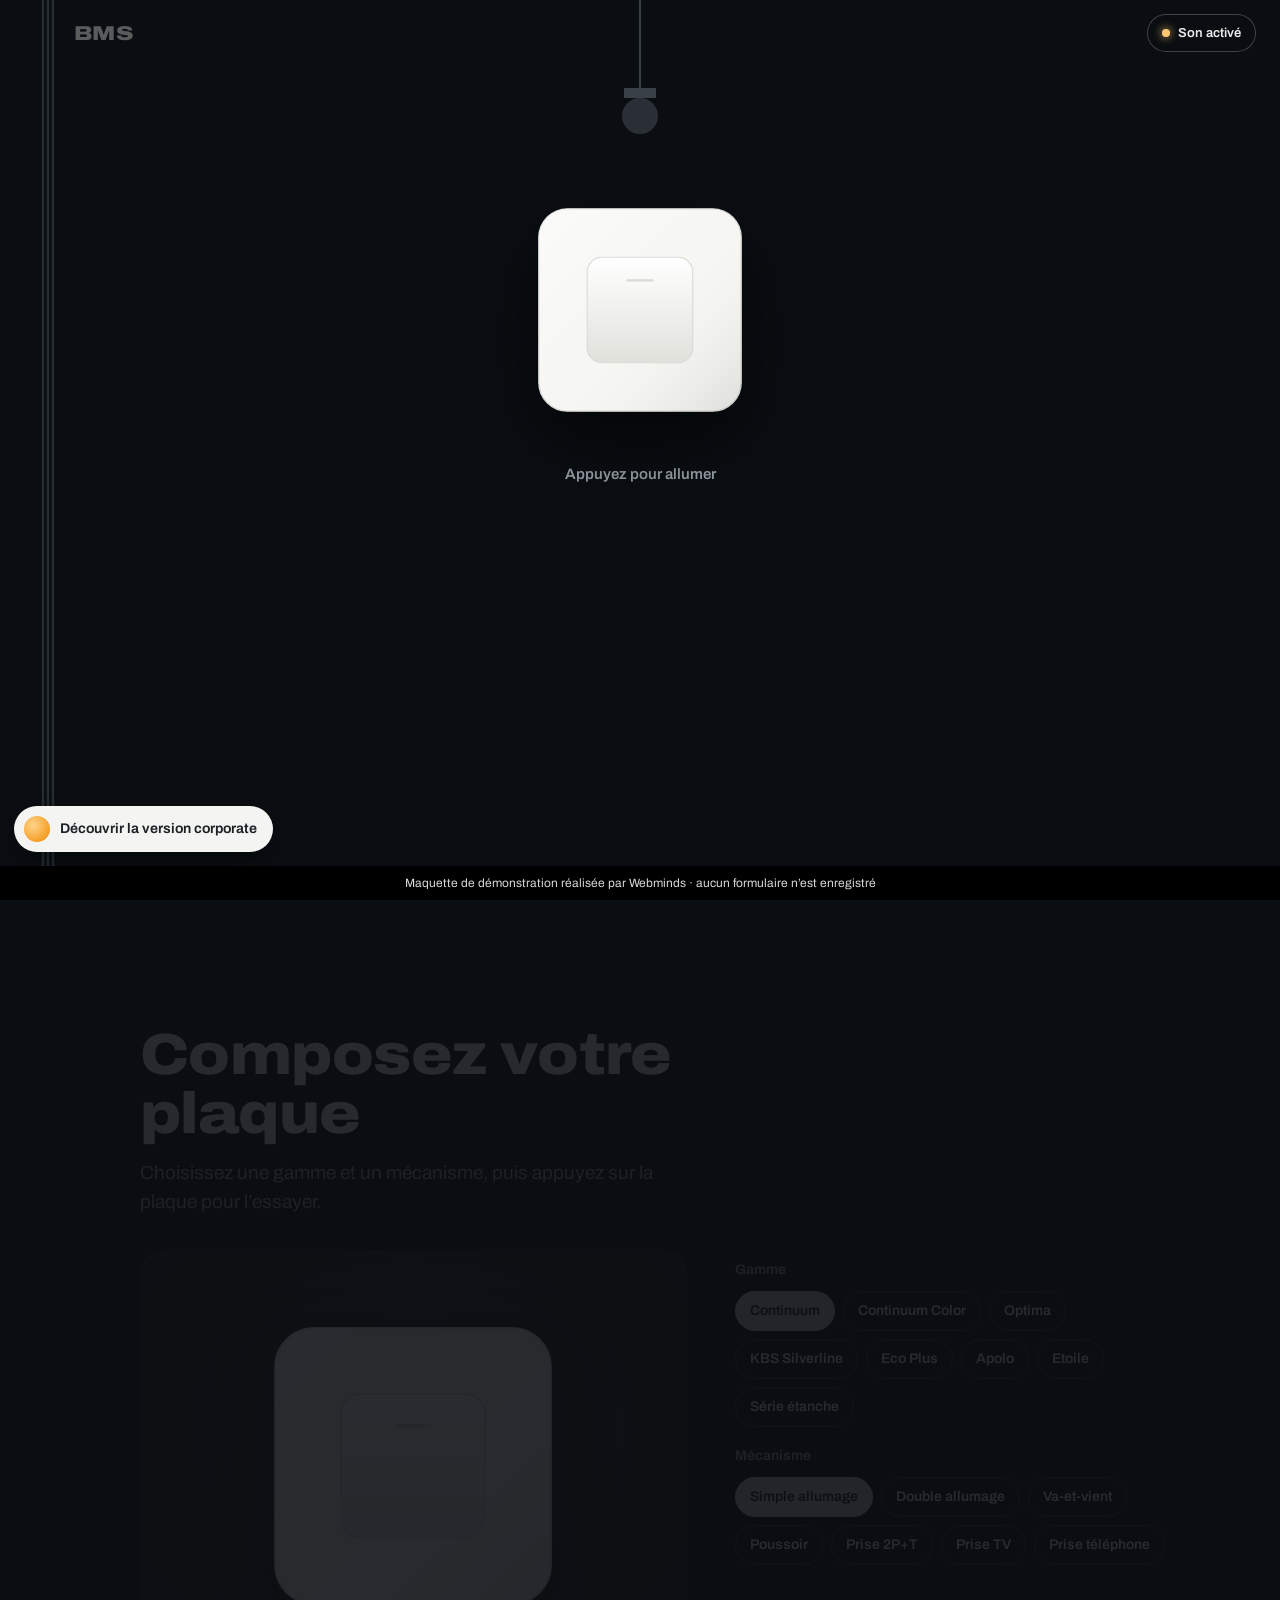
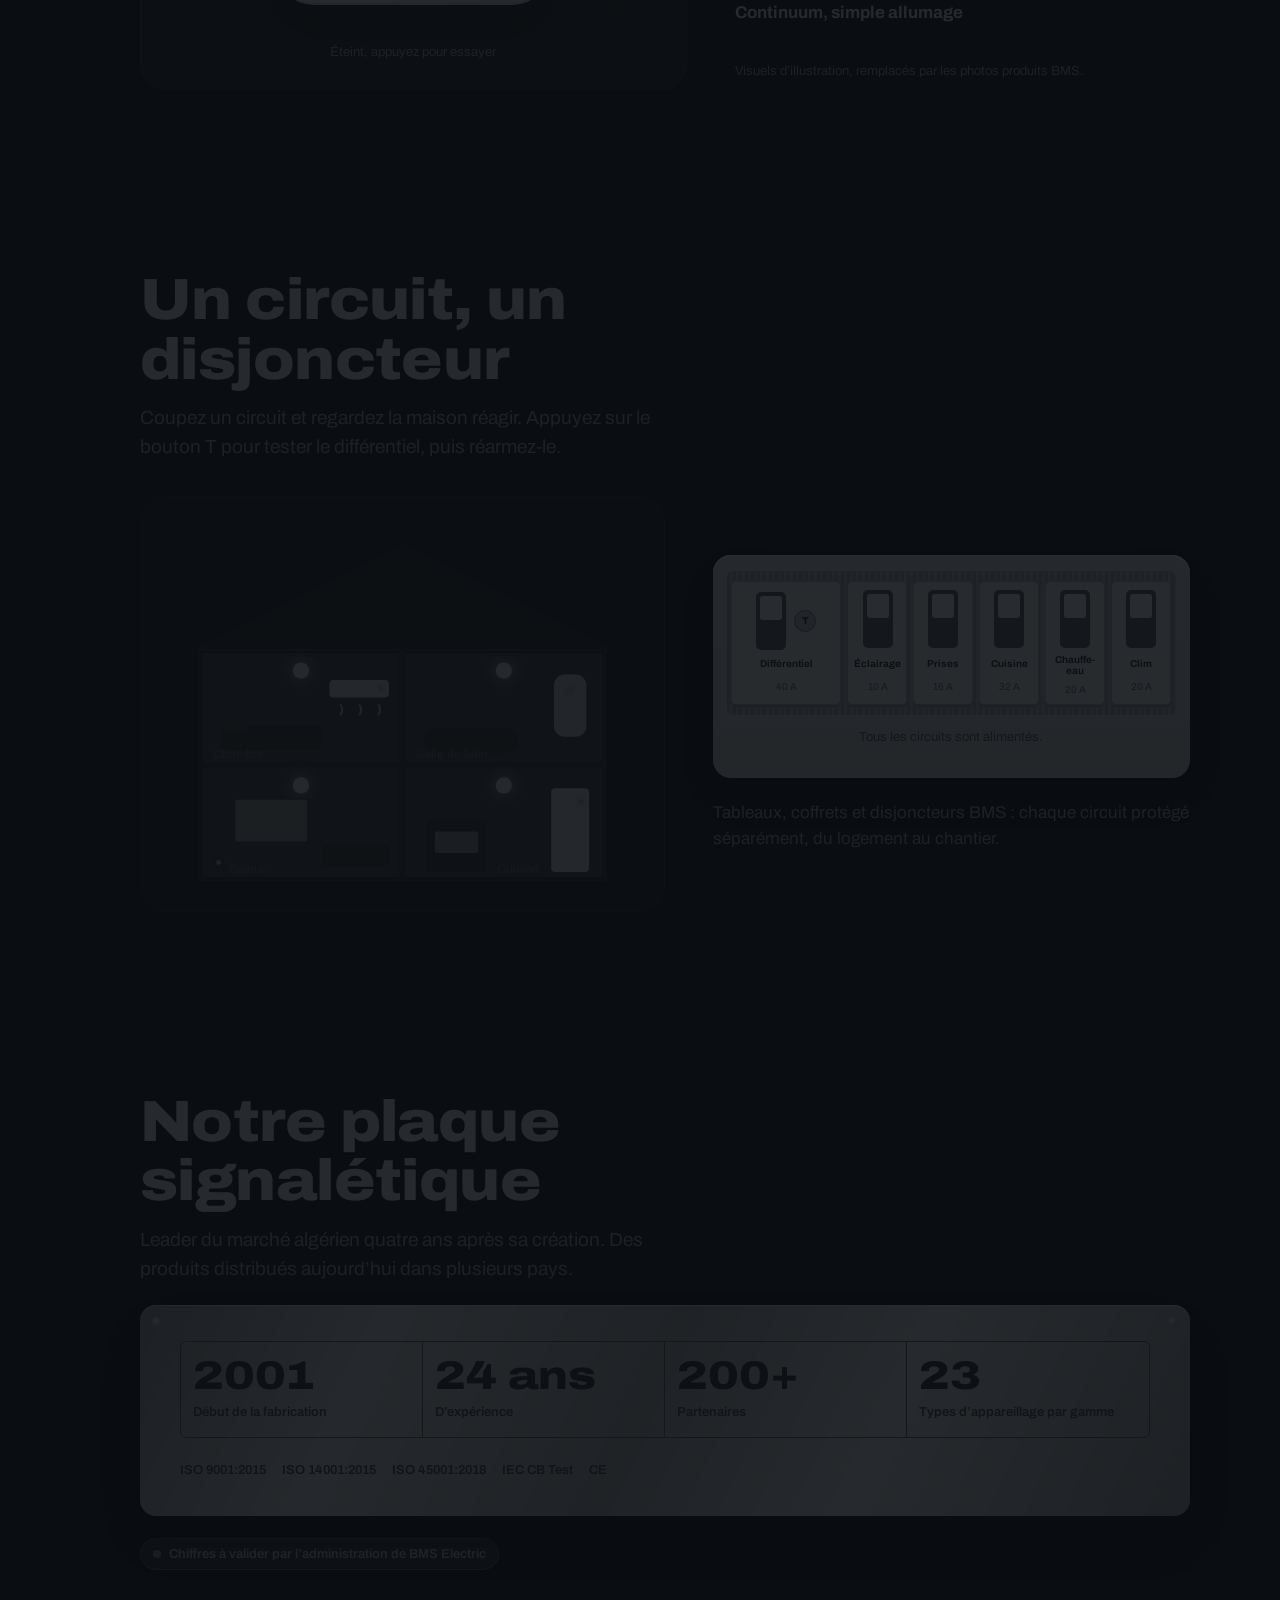
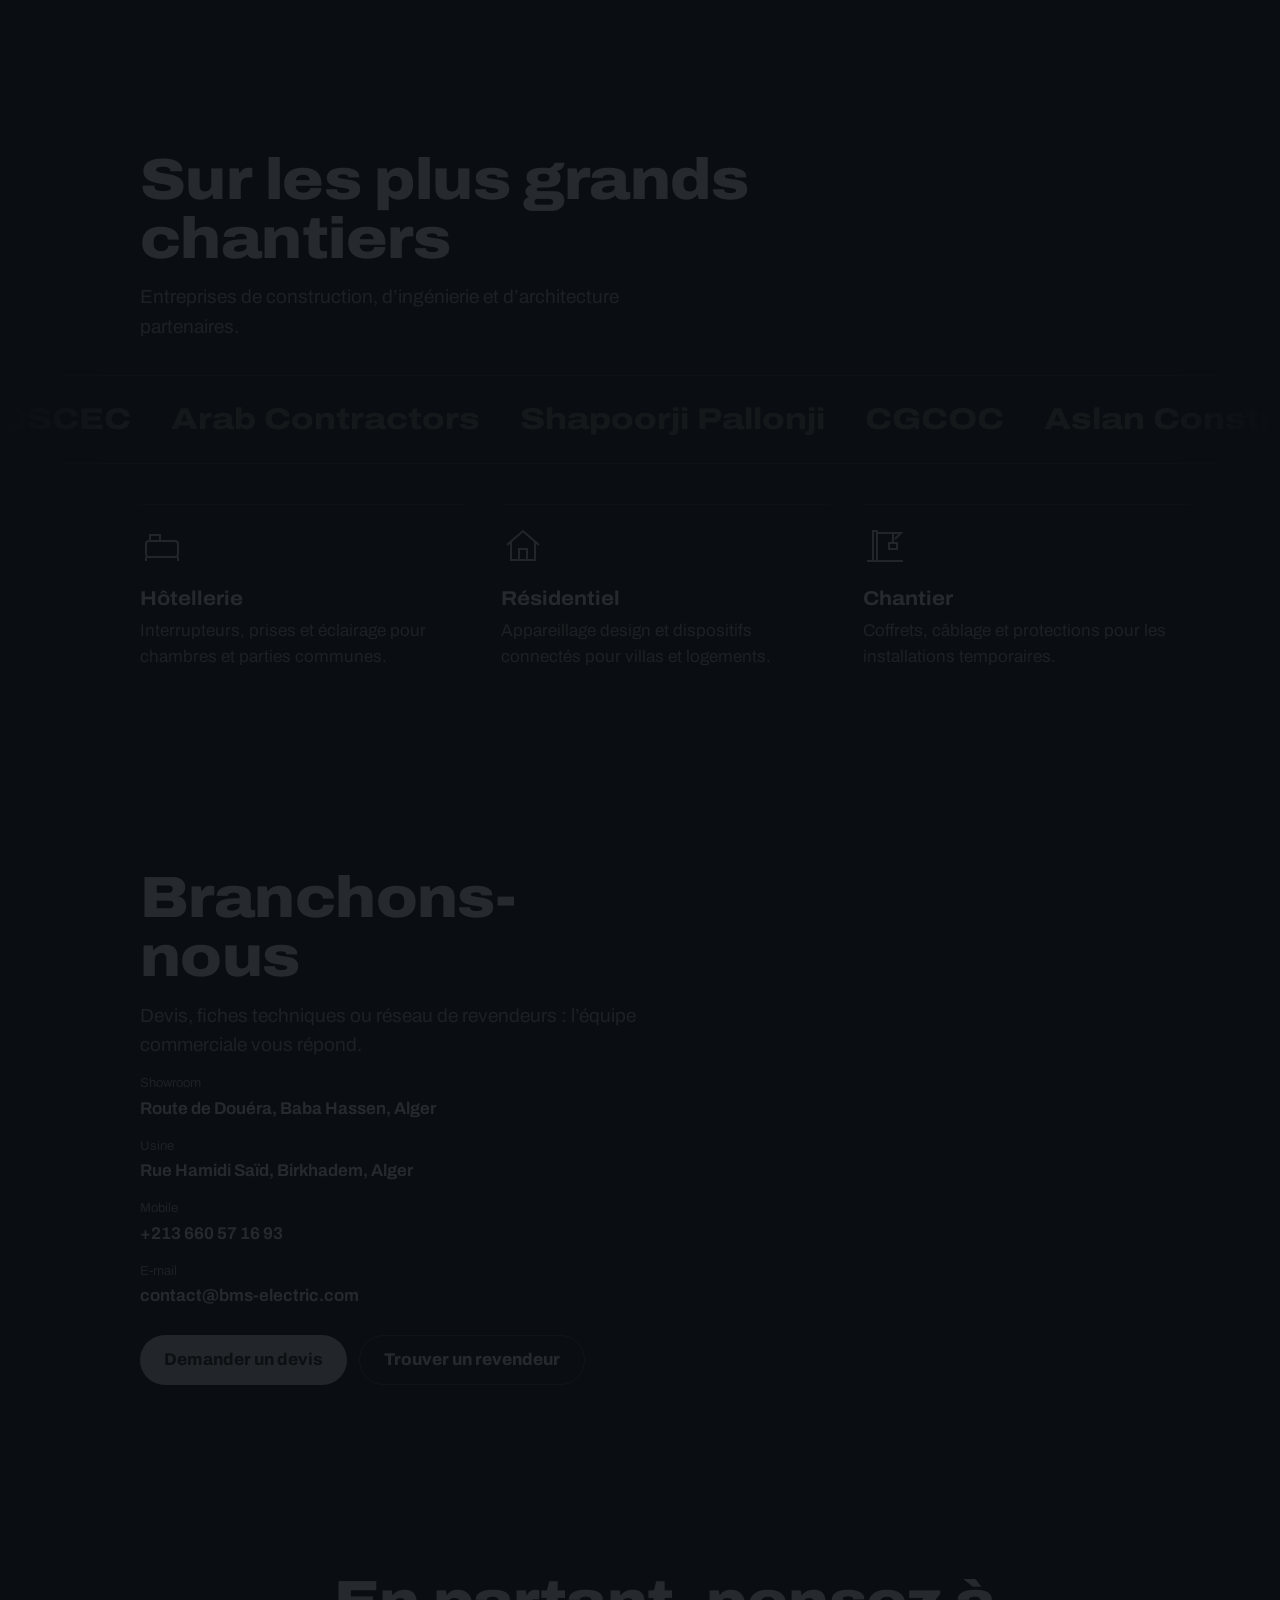
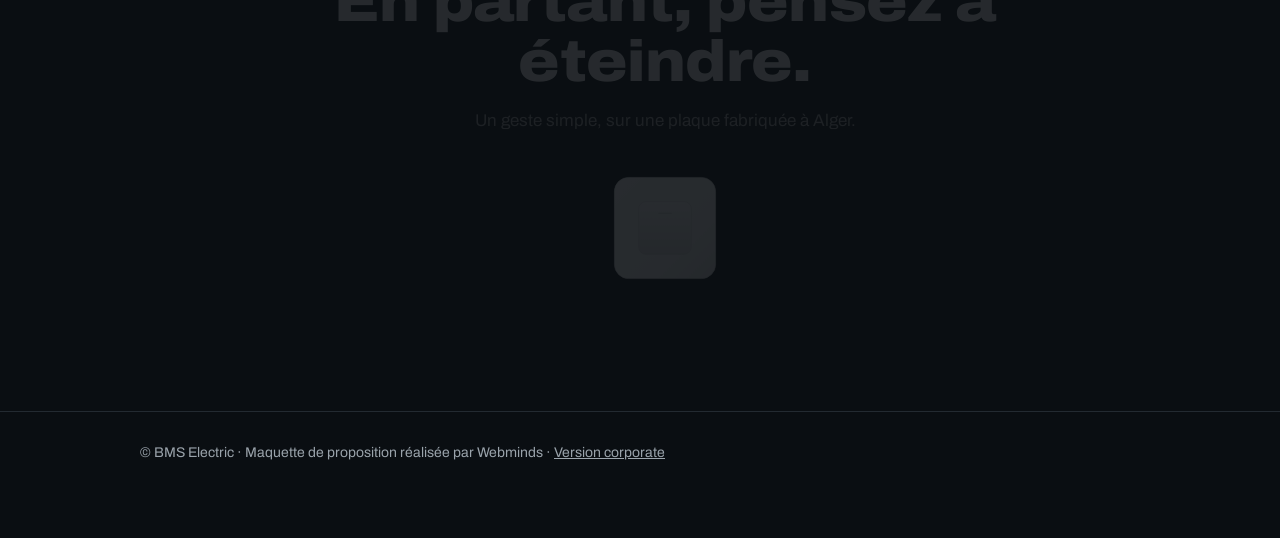
==== courant/index.html @ ef1cf8ba "Maquette BMS Electric : version corporate (accueil, gammes, Optima, revendeurs, contact) et version " ====
<!doctype html>
<html lang="fr">
<head>
<meta charset="utf-8">
<meta name="viewport" content="width=device-width, initial-scale=1, viewport-fit=cover">
<meta name="robots" content="noindex, nofollow">
<meta name="theme-color" content="#0A0E12">
<title>BMS Electric, allumez</title>
<link rel="preload" href="../assets/fonts/archivo-wdth.woff2" as="font" type="font/woff2" crossorigin>
<link rel="stylesheet" href="../assets/css/courant.css">
<link rel="icon" href="data:image/svg+xml,<svg xmlns='http://www.w3.org/2000/svg' viewBox='0 0 100 100'><rect x='10' y='10' width='80' height='80' rx='18' fill='%230A0E12'/><rect x='34' y='30' width='32' height='40' rx='5' fill='%23FFC872'/></svg>">
</head>
<body>

<div class="bar">
  <a class="brand" href="#top">BMS</a>
  <button class="son" aria-pressed="true" title="Activer ou couper le son"><i></i><span>Son activé</span></button>
</div>

<div class="cable" aria-hidden="true">
  <svg viewBox="0 0 16 1000" preserveAspectRatio="none">
    <line class="gaine" x1="3" y1="0" x2="3" y2="1000" stroke-width="2.4" vector-effect="non-scaling-stroke"/>
    <line class="gaine" x1="8" y1="0" x2="8" y2="1000" stroke-width="2.4" vector-effect="non-scaling-stroke"/>
    <line class="gaine" x1="13" y1="0" x2="13" y2="1000" stroke-width="2.4" vector-effect="non-scaling-stroke"/>
    <line class="flow" x1="3" y1="0" x2="3" y2="1000" stroke="#A65A2E" stroke-width="2.4" stroke-dasharray="1000" stroke-dashoffset="1000"/>
    <line class="flow" x1="8" y1="0" x2="8" y2="1000" stroke="#3471BD" stroke-width="2.4" stroke-dasharray="1000" stroke-dashoffset="1000"/>
    <line class="flow" x1="13" y1="0" x2="13" y2="1000" stroke="#3E9442" stroke-width="2.4" stroke-dasharray="1000" stroke-dashoffset="1000"/>
  </svg>
  <div class="electron-dot" style="position:absolute;left:0;width:16px;height:16px;margin-top:-8px;top:0;border-radius:50%;background:radial-gradient(circle,#fff 0 20%,#FFC872 45%,rgba(255,200,114,0) 72%);opacity:0;transition:opacity .4s"></div>
</div>

<main id="top">
<section class="scene">
  <div class="halo"></div>
  <svg class="lampe" viewBox="0 0 120 150" aria-hidden="true">
    <line class="fil-l" x1="60" y1="0" x2="60" y2="88" stroke-width="2"/>
    <path d="M44 88 h32 v10 h-32z" fill="#3A4047"/>
    <circle class="bulbe" cx="60" cy="116" r="18"/>
  </svg>
  <div class="scene-inner">
    <button class="big-switch" aria-pressed="false" aria-label="Allumer la lumière"></button>
    <p class="cue" aria-live="polite">Appuyez pour allumer</p>
    <h1 class="titre" aria-live="polite"></h1>
    <p class="sous">BMS Electric, fabricant algérien d’interrupteurs, de prises, de disjoncteurs et d’éclairage LED. Usine à Birkhadem, Alger.</p>
    <p class="scroll-cue">Suivez le fil</p>
  </div>
</section>

<section class="zone" id="composer">
  <div class="wrap">
    <div class="tete">
      <h2>Composez votre plaque</h2>
      <p class="lead">Choisissez une gamme et un mécanisme, puis appuyez sur la plaque pour l’essayer.</p>
    </div>
    <div class="composer">
      <div class="atelier" role="button" tabindex="0" aria-label="Essayer la plaque">
        <div class="lueur"></div>
        <div class="vue"></div>
        <p class="etat">Éteint</p>
      </div>
      <div class="reglages">
        <div><h3>Gamme</h3><div class="chips" data-group="gamme"></div></div>
        <div><h3>Mécanisme</h3><div class="chips" data-group="mech"></div></div>
        <div class="couleurs" hidden><h3>Couleur du cadre</h3><div class="swatches"></div><p style="margin:12px 0 0"><span class="avalider">Coloris à valider par l’administration de BMS Electric</span></p></div>
        <p class="ref" aria-live="polite"></p>
        <p style="margin:0;color:var(--doux);font-size:13px">Visuels d’illustration, remplacés par les photos produits BMS.</p>
      </div>
    </div>
  </div>
</section>

<section class="zone" id="tableau">
  <div class="wrap">
    <div class="tete">
      <h2>Un circuit, un disjoncteur</h2>
      <p class="lead">Coupez un circuit et regardez la maison réagir. Appuyez sur le bouton T pour tester le différentiel, puis réarmez-le.</p>
    </div>
    <div class="tableau-wrap">
      <div class="maison">
        <svg viewBox="0 0 360 280" role="img" aria-label="Maison alimentée par le tableau électrique">
          <polygon points="18,102 180,22 342,102" fill="#1B2127"/>
          <rect x="30" y="100" width="300" height="170" fill="#151A1F" stroke="#2A3138" stroke-width="2"/>
          <rect class="piece c-ecl" x="32" y="102" width="146" height="81" fill="#181D22"/>
          <rect class="piece c-ecl" x="182" y="102" width="146" height="81" fill="#181D22"/>
          <rect class="piece c-ecl" x="32" y="187" width="146" height="81" fill="#181D22"/>
          <rect class="piece c-ecl" x="182" y="187" width="146" height="81" fill="#181D22"/>
          <line x1="30" y1="185" x2="330" y2="185" stroke="#2A3138" stroke-width="4"/>
          <line x1="180" y1="100" x2="180" y2="270" stroke="#2A3138" stroke-width="4"/>
          <g stroke="#3A4047" stroke-width="1.5"><line x1="105" y1="102" x2="105" y2="110"/><line x1="255" y1="102" x2="255" y2="110"/><line x1="105" y1="187" x2="105" y2="195"/><line x1="255" y1="187" x2="255" y2="195"/></g>
          <circle class="lamp c-ecl" cx="105" cy="115" r="6" fill="#3A3F44"/>
          <circle class="lamp c-ecl" cx="255" cy="115" r="6" fill="#3A3F44"/>
          <circle class="lamp c-ecl" cx="105" cy="200" r="6" fill="#3A3F44"/>
          <circle class="lamp c-ecl" cx="255" cy="200" r="6" fill="#3A3F44"/>
          <!-- chambre -->
          <rect x="46" y="156" width="74" height="18" rx="3" fill="#2A3138"/><rect x="46" y="150" width="20" height="10" rx="3" fill="#39424B"/>
          <rect x="126" y="122" width="44" height="13" rx="3" fill="#D9DDDF"/>
          <circle class="voyant c-clim" cx="164" cy="128" r="2"/>
          <g class="souffle c-clim" stroke="#8FC6F0" stroke-width="1.5" fill="none"><path d="M134 140 q3 4 0 8"/><path d="M148 140 q3 4 0 8"/><path d="M162 140 q3 4 0 8"/></g>
          <text x="40" y="180" fill="#59616A" font-size="9" font-family="Archivo,sans-serif">Chambre</text>
          <!-- salle de bain -->
          <rect x="196" y="158" width="70" height="18" rx="8" fill="#2A3138"/>
          <rect x="292" y="118" width="24" height="46" rx="8" fill="#C9CDD0"/>
          <circle class="voyant c-eau" cx="304" cy="130" r="2.6"/>
          <text x="190" y="180" fill="#59616A" font-size="9" font-family="Archivo,sans-serif">Salle de bain</text>
          <!-- séjour -->
          <rect class="tv c-pri" x="56" y="210" width="54" height="32" rx="2" fill="#23292F" stroke="#39424B"/>
          <rect x="120" y="244" width="50" height="16" rx="4" fill="#2A3138"/>
          <rect x="40" y="252" width="8" height="10" rx="1" fill="#2A3138"/><circle class="voyant c-pri" cx="44" cy="257" r="1.8"/>
          <text x="40" y="265" fill="#59616A" font-size="9" font-family="Archivo,sans-serif" dx="12">Séjour</text>
          <!-- cuisine -->
          <rect x="198" y="226" width="44" height="38" rx="2" fill="#2A3138"/>
          <rect class="four c-cui" x="204" y="234" width="32" height="16" rx="2" fill="#20252A"/>
          <rect x="290" y="202" width="28" height="62" rx="3" fill="#D9DDDF"/>
          <circle class="voyant c-cui" cx="312" cy="212" r="2.2"/>
          <text x="250" y="265" fill="#59616A" font-size="9" font-family="Archivo,sans-serif">Cuisine</text>
        </svg>
      </div>
      <div>
        <div class="coffret">
          <div class="rail" role="group" aria-label="Tableau électrique">
            <div class="module diff"><div class="row"><button class="levier" data-c="diff" aria-pressed="true" aria-label="Interrupteur différentiel"></button><button class="test" aria-label="Tester le différentiel">T</button></div><small>Différentiel</small><span class="cal">40 A</span></div>
            <div class="module"><button class="levier" data-c="ecl" aria-pressed="true" aria-label="Disjoncteur éclairage"></button><small>Éclairage</small><span class="cal">10 A</span></div>
            <div class="module"><button class="levier" data-c="pri" aria-pressed="true" aria-label="Disjoncteur prises"></button><small>Prises</small><span class="cal">16 A</span></div>
            <div class="module"><button class="levier" data-c="cui" aria-pressed="true" aria-label="Disjoncteur cuisine"></button><small>Cuisine</small><span class="cal">32 A</span></div>
            <div class="module"><button class="levier" data-c="eau" aria-pressed="true" aria-label="Disjoncteur chauffe-eau"></button><small>Chauffe-eau</small><span class="cal">20 A</span></div>
            <div class="module"><button class="levier" data-c="clim" aria-pressed="true" aria-label="Disjoncteur climatisation"></button><small>Clim</small><span class="cal">20 A</span></div>
          </div>
          <p class="etiquettes" aria-live="polite">Tous les circuits sont alimentés.</p>
        </div>
        <p style="color:var(--doux);margin:22px 0 0">Tableaux, coffrets et disjoncteurs BMS : chaque circuit protégé séparément, du logement au chantier.</p>
      </div>
    </div>
  </div>
</section>

<section class="zone" id="signaletique">
  <div class="wrap signal-wrap">
    <div class="tete" style="margin:0">
      <h2>Notre plaque signalétique</h2>
      <p class="lead">Leader du marché algérien quatre ans après sa création. Des produits distribués aujourd’hui dans plusieurs pays.</p>
    </div>
    <div class="metal">
      <div class="grid">
        <div><strong>2001</strong><span>Début de la fabrication</span></div>
        <div><strong>24 ans</strong><span>D’expérience</span></div>
        <div><strong>200+</strong><span>Partenaires</span></div>
        <div><strong>23</strong><span>Types d’appareillage par gamme</span></div>
      </div>
      <div class="bas"><span>ISO 9001:2015</span><span>ISO 14001:2015</span><span>ISO 45001:2018</span><span>IEC CB Test</span><span>CE</span></div>
    </div>
    <p style="margin:0"><span class="avalider">Chiffres à valider par l’administration de BMS Electric</span></p>
  </div>
</section>

<section class="zone" id="partenaires">
  <div class="wrap">
    <div class="tete"><h2>Sur les plus grands chantiers</h2><p class="lead">Entreprises de construction, d’ingénierie et d’architecture partenaires.</p></div>
  </div>
  <div class="defile"><div class="piste">
    <span>CSCEC</span><span>Arab Contractors</span><span>Shapoorji Pallonji</span><span>CGCOC</span><span>Aslan Construction</span><span>Atlas Construction</span><span>Kurd İnşaat</span><span>ZCIGC</span><span>CATIC</span><span>Dekinsan</span><span>ECTURK</span><span>MCC</span>
    <span aria-hidden="true">CSCEC</span><span aria-hidden="true">Arab Contractors</span><span aria-hidden="true">Shapoorji Pallonji</span><span aria-hidden="true">CGCOC</span><span aria-hidden="true">Aslan Construction</span><span aria-hidden="true">Atlas Construction</span><span aria-hidden="true">Kurd İnşaat</span><span aria-hidden="true">ZCIGC</span><span aria-hidden="true">CATIC</span><span aria-hidden="true">Dekinsan</span><span aria-hidden="true">ECTURK</span><span aria-hidden="true">MCC</span>
  </div></div>
  <div class="wrap">
    <div class="usages">
      <div class="usage"><svg viewBox="0 0 44 44" fill="none" stroke="#FFC872" stroke-width="2"><rect x="6" y="18" width="32" height="16" rx="3"/><path d="M6 34v4M38 34v4M10 18v-6h10v6"/></svg><div><h3>Hôtellerie</h3><p>Interrupteurs, prises et éclairage pour chambres et parties communes.</p></div></div>
      <div class="usage"><svg viewBox="0 0 44 44" fill="none" stroke="#FFC872" stroke-width="2"><path d="M6 22 22 8l16 14M10 19v18h24V19"/><rect x="18" y="26" width="8" height="11"/></svg><div><h3>Résidentiel</h3><p>Appareillage design et dispositifs connectés pour villas et logements.</p></div></div>
      <div class="usage"><svg viewBox="0 0 44 44" fill="none" stroke="#FFC872" stroke-width="2"><path d="M10 38V8h4v30M14 10h24l-6 6M30 10v10"/><rect x="26" y="20" width="8" height="6"/><path d="M4 38h36"/></svg><div><h3>Chantier</h3><p>Coffrets, câblage et protections pour les installations temporaires.</p></div></div>
    </div>
  </div>
</section>

<section class="zone" id="contact">
  <div class="wrap contact">
    <div>
      <h2>Branchons-nous</h2>
      <p class="lead">Devis, fiches techniques ou réseau de revendeurs : l’équipe commerciale vous répond.</p>
      <dl>
        <dt>Showroom</dt><dd>Route de Douéra, Baba Hassen, Alger</dd>
        <dt>Usine</dt><dd>Rue Hamidi Saïd, Birkhadem, Alger</dd>
        <dt>Mobile</dt><dd><a href="tel:+213660571693">+213 660 57 16 93</a></dd>
        <dt>E-mail</dt><dd><a href="mailto:contact@bms-electric.com">contact@bms-electric.com</a></dd>
      </dl>
      <p style="display:flex;flex-wrap:wrap;gap:12px;margin-top:26px">
        <a class="cta" href="../contact.html">Demander un devis</a>
        <a class="cta ghost" href="../revendeurs.html">Trouver un revendeur</a>
      </p>
    </div>
    <iframe title="BMS Electric sur la carte" loading="lazy" referrerpolicy="no-referrer-when-downgrade" src="https://www.google.com/maps/embed?pb=!1m18!1m12!1m3!1d1131.1814439786901!2d2.9611379337919557!3d36.687379763921626!2m3!1f0!2f0!3f0!3m2!1i1024!2i768!4f13.1!3m3!1m2!1s0x128faf1151274f85%3A0x25e2503c95ee1ff4!2sBMS%20-%20Electric!5e0!3m2!1sfr!2sdz!4v1747043719644!5m2!1sfr!2sdz"></iframe>
  </div>
</section>

<section class="zone fin">
  <div class="wrap">
    <h2 style="margin:0 auto 10px">En partant, pensez à éteindre.</h2>
    <p>Un geste simple, sur une plaque fabriquée à Alger.</p>
    <button class="petit" aria-label="Éteindre"></button>
  </div>
</section>
</main>

<footer><div class="wrap">© BMS Electric · Maquette de proposition réalisée par Webminds · <a href="../index.html">Version corporate</a></div></footer>

<div class="demo">Maquette de démonstration réalisée par Webminds · aucun formulaire n’est enregistré</div>
<a class="switcher" href="../index.html"><span class="dot"></span>Découvrir la version corporate</a>

<script src="../assets/js/plates.js"></script>
<script src="../assets/js/courant.js"></script>
</body>
</html>
---- assets/css/courant.css ----
@font-face{font-family:'Archivo';src:url(../fonts/archivo-wdth.woff2) format('woff2-variations');font-weight:100 900;font-stretch:62% 125%;font-display:swap}
:root{
  --nuit:#0A0E12;--mur:#1A1F25;--lumiere:#FFC872;--chaud:#FFE3B0;--texte:#ECEDEA;--doux:#9AA3AB;
  --phase:#A65A2E;--neutre:#3471BD;--terre-g:#3E9442;--terre-j:#E8C42A;
  --demo-h:34px;
}
*{box-sizing:border-box}
html{-webkit-text-size-adjust:100%}
body{margin:0;background:var(--nuit);color:var(--texte);font-family:'Archivo',system-ui,sans-serif;font-size:17px;line-height:1.55;padding-bottom:var(--demo-h);overflow-x:hidden}
a{color:inherit}
button{font:inherit;color:inherit}
:focus-visible{outline:2px solid var(--lumiere);outline-offset:3px}
@media (prefers-reduced-motion:reduce){*{animation:none!important;transition:none!important}}
.wrap{max-width:1180px;margin:0 auto;padding:0 22px 0 44px}
@media (min-width:900px){.wrap{padding:0 40px 0 90px}}

/* Barre */
.bar{position:fixed;top:0;left:0;right:0;z-index:50;display:flex;justify-content:space-between;align-items:center;padding:14px 16px;pointer-events:none}
.bar>*{pointer-events:auto}
.brand{text-decoration:none;font-weight:850;font-stretch:125%;font-size:20px;letter-spacing:.02em;opacity:.35;transition:opacity .6s}
body.on .brand{opacity:1}
.son{display:flex;align-items:center;gap:8px;border:1px solid rgba(255,255,255,.22);background:rgba(10,14,18,.6);backdrop-filter:blur(8px);-webkit-backdrop-filter:blur(8px);border-radius:999px;padding:8px 14px;font-size:13px;font-weight:600;cursor:pointer}
.son i{width:8px;height:8px;border-radius:50%;background:#5C646B}
.son[aria-pressed="true"] i{background:var(--lumiere);box-shadow:0 0 10px var(--lumiere)}

/* Le fil qui suit le défilement */
.cable{position:fixed;left:14px;top:0;bottom:var(--demo-h);width:16px;z-index:30;pointer-events:none}
@media (min-width:900px){.cable{left:40px}}
.cable svg{width:100%;height:100%;overflow:visible}
.cable .gaine{stroke:#262C32}
.cable .flow{transition:stroke-dashoffset .12s linear}
.cable .electron{fill:var(--lumiere);filter:drop-shadow(0 0 6px var(--lumiere)) drop-shadow(0 0 14px var(--lumiere));opacity:0;transition:opacity .4s}
body.on .cable .electron{opacity:1}

/* Scène 1 */
.scene{min-height:100vh;min-height:100svh;position:relative;display:grid;justify-items:center;align-content:start;text-align:center;padding:178px 22px 90px;overflow:hidden;isolation:isolate}
.scene .halo{position:absolute;inset:0;z-index:-1;background:
  radial-gradient(60% 50% at 50% 8%,rgba(255,200,114,.55),rgba(255,200,114,0) 70%),
  radial-gradient(90% 70% at 50% 55%,#3A3128,#1A1F25 70%);opacity:0;transition:opacity 1.1s ease}
body.on .scene .halo{opacity:1}
.lampe{position:absolute;top:0;left:50%;transform:translateX(-50%);width:120px;z-index:-1}
.lampe .fil-l{stroke:#3A4047}
.lampe .bulbe{fill:#2A2F35;transition:fill .3s}
body.on .lampe .bulbe{fill:var(--chaud);filter:drop-shadow(0 0 18px var(--lumiere)) drop-shadow(0 0 40px var(--lumiere))}
body.flicker .lampe .bulbe{fill:var(--chaud)}
body.flicker .scene .halo{opacity:.5}
.scene-inner{display:grid;justify-items:center;gap:20px;max-width:900px}
.big-switch{width:min(58vw,260px);border:0;background:none;padding:0;cursor:pointer;filter:drop-shadow(0 30px 40px rgba(0,0,0,.6));transition:transform .15s}
.big-switch:active{transform:scale(.97)}
.big-switch .plate rect:first-child{transition:fill .6s}
body:not(.on) .big-switch{animation:attente 2.8s ease-in-out infinite}
@keyframes attente{0%,100%{filter:drop-shadow(0 30px 40px rgba(0,0,0,.6)) drop-shadow(0 0 0 rgba(255,200,114,0))}50%{filter:drop-shadow(0 30px 40px rgba(0,0,0,.6)) drop-shadow(0 0 22px rgba(255,200,114,.35))}}
.cue{font-size:15px;color:var(--doux);font-weight:600}
.titre{font-weight:850;font-stretch:118%;font-size:clamp(30px,8.4vw,76px);line-height:1.02;letter-spacing:-.01em;min-height:3.1em;max-width:16ch;margin:0;color:#fff;text-wrap:balance}
.titre .caret{display:inline-block;width:.08em;height:.9em;background:var(--lumiere);vertical-align:-.08em;margin-left:.05em;animation:caret 1s steps(1) infinite}
@keyframes caret{50%{opacity:0}}
.sous{max-width:46ch;color:#D6D2CA;font-size:clamp(16px,2vw,19px);opacity:0;transform:translateY(8px);transition:opacity .7s .2s,transform .7s .2s;margin:0}
.scroll-cue{font-size:13px;margin:0;color:var(--doux);opacity:0;transition:opacity .6s}
body.revealed .sous{opacity:1;transform:none}
body.revealed .scroll-cue{opacity:1}

/* Sections, éteintes tant que le courant ne passe pas */
.zone{padding:90px 0;position:relative;transition:opacity .8s,filter .8s}
body:not(.on) .zone{opacity:.12;filter:grayscale(1)}
.zone h2{font-weight:850;font-stretch:112%;font-size:clamp(30px,7vw,58px);line-height:1.02;margin:0 0 14px;letter-spacing:-.01em;max-width:18ch}
.zone .lead{color:var(--doux);max-width:52ch;font-size:clamp(16px,2vw,19px);margin:0}
.zone .tete{margin-bottom:34px}

/* Composer une plaque */
.composer{display:grid;gap:26px}
.atelier{position:relative;border-radius:26px;background:radial-gradient(70% 70% at 50% 40%,#2E2A25,#171B20);padding:40px 20px;display:grid;place-items:center;min-height:330px;overflow:hidden;cursor:pointer;border:1px solid #2A3036}
.atelier .lueur{position:absolute;inset:0;background:radial-gradient(45% 45% at 50% 40%,rgba(255,200,114,.45),rgba(255,200,114,0));opacity:0;transition:opacity .35s}
.atelier.on .lueur{opacity:1}
.atelier .plate{width:min(100%,380px);position:relative;filter:drop-shadow(0 22px 26px rgba(0,0,0,.55))}
.atelier .etat{position:absolute;bottom:14px;left:0;right:0;text-align:center;font-size:13px;color:var(--doux)}
.reglages{display:grid;gap:18px}
.reglages h3{font-size:14px;font-weight:650;color:var(--doux);margin:0 0 10px}
.chips{display:flex;flex-wrap:wrap;gap:8px}
.chips button{min-height:40px;padding:0 14px;border-radius:999px;border:1px solid #3A424A;background:transparent;font-size:14px;font-weight:600;cursor:pointer}
.chips button[aria-pressed="true"]{background:var(--lumiere);color:#1A1F25;border-color:var(--lumiere)}
.swatches{display:flex;gap:10px;flex-wrap:wrap}
.swatches button{width:38px;height:38px;border-radius:50%;border:2px solid #3A424A;cursor:pointer}
.swatches button[aria-pressed="true"]{border-color:#fff;box-shadow:0 0 0 3px rgba(255,255,255,.18)}
.ref{font-weight:700;font-size:17px}
.avalider{display:inline-flex;align-items:center;gap:8px;background:#3A2A12;color:#FFD08A;border:1px solid #7A5520;border-radius:999px;padding:5px 12px;font-size:13px;font-weight:600}
.avalider::before{content:"";width:8px;height:8px;border-radius:50%;background:#F08A00}
@media (min-width:900px){.composer{grid-template-columns:1.2fr 1fr;gap:48px;align-items:center}.atelier{min-height:440px}}

/* Tableau électrique */
.tableau-wrap{display:grid;gap:28px}
.maison{background:#11161B;border:1px solid #232A31;border-radius:26px;padding:18px}
.maison svg{width:100%;height:auto;display:block}
.maison .piece{transition:fill .35s}
.maison .piece.allume{fill:#4A3B26}
.maison .lamp{transition:fill .25s,filter .25s}
.maison .lamp.allume{fill:var(--chaud);filter:drop-shadow(0 0 6px var(--lumiere))}
.maison .tv{transition:fill .3s}
.maison .tv.allume{fill:#5FA0E6}
.maison .four.allume{fill:#F07A2A}
.maison .voyant{fill:#3A3F44;transition:fill .3s}
.maison .voyant.allume{fill:#62D26F;filter:drop-shadow(0 0 4px #62D26F)}
.maison .souffle{opacity:0;transition:opacity .3s}
.maison .souffle.allume{opacity:1;animation:souffle 1.6s linear infinite}
@keyframes souffle{0%{transform:translateY(0);opacity:1}100%{transform:translateY(8px);opacity:0}}
.coffret{background:linear-gradient(#E9EAE6,#D4D6D1);border-radius:18px;padding:16px 14px 18px;color:#1A1F25;box-shadow:inset 0 2px 0 #fff,0 20px 40px rgba(0,0,0,.45)}
.rail{display:flex;gap:6px;justify-content:center;background:repeating-linear-gradient(90deg,#A8ADB1 0 3px,#BFC3C6 3px 6px);padding:10px 8px;border-radius:6px;overflow-x:auto}
.module{flex:0 0 auto;width:52px;background:#F7F7F4;border-radius:5px;border:1px solid #B9BDB8;padding:8px 6px 6px;display:grid;justify-items:center;gap:6px;box-shadow:0 2px 0 #9DA19C}
.module.diff{width:96px}
.levier{width:30px;height:58px;border-radius:5px;background:#2C3238;position:relative;border:0;cursor:pointer;padding:0}
.levier::after{content:"";position:absolute;left:4px;right:4px;height:24px;border-radius:3px;background:#E9EAE6;top:30px;transition:top .14s cubic-bezier(.5,1.6,.5,1)}
.levier[aria-pressed="true"]::after{top:4px;background:#fff}
.levier[aria-pressed="true"]{background:#2E6B34}
.module small{font-size:10px;font-weight:700;line-height:1.1;text-align:center}
.module .cal{font-size:10px;color:#5A6168}
.test{width:22px;height:22px;border-radius:50%;background:#F2C230;border:1px solid #9E7F12;font-size:10px;font-weight:800;cursor:pointer;padding:0;color:#1A1F25}
.diff .row{display:flex;gap:8px;align-items:center}
.etiquettes{margin-top:12px;font-size:13px;color:#4A5157;text-align:center}
@media (min-width:900px){.tableau-wrap{grid-template-columns:1.1fr 1fr;gap:48px;align-items:center}.module{width:60px}.module.diff{width:110px}}

/* Plaque signalétique en métal */
.metal{border-radius:16px;padding:26px 22px;color:#20262B;background:linear-gradient(115deg,#9DA3A8,#E3E6E8 22%,#B2B7BB 48%,#ECEEEF 70%,#A3A9AE);box-shadow:inset 0 1px 0 rgba(255,255,255,.7),0 26px 50px rgba(0,0,0,.5);position:relative}
.metal::before,.metal::after{content:"";position:absolute;top:12px;width:10px;height:10px;border-radius:50%;background:radial-gradient(circle at 35% 35%,#fff,#7C8389)}
.metal::before{left:12px}.metal::after{right:12px}
.metal .grid{display:grid;grid-template-columns:1fr 1fr;border:1.5px solid #59606A;border-radius:6px}
.metal .grid div{padding:14px 12px;border-right:1px solid #59606A;border-bottom:1px solid #59606A}
.metal .grid div:nth-child(2n){border-right:0}
.metal .grid div:nth-last-child(-n+2){border-bottom:0}
.metal strong{display:block;font-stretch:120%;font-size:clamp(26px,6vw,40px);font-weight:850;line-height:1}
.metal span{display:block;font-size:13px;font-weight:600;margin-top:6px;color:#3A4148}
.metal .bas{display:flex;flex-wrap:wrap;gap:8px 16px;margin-top:16px;font-weight:750;font-size:14px}
.signal-wrap{display:grid;gap:22px}
@media (min-width:900px){.metal .grid{grid-template-columns:repeat(4,1fr)}.metal .grid div{border-bottom:0}.metal .grid div:nth-child(2n){border-right:1px solid #59606A}.metal .grid div:last-child{border-right:0}.metal{padding:36px 40px}}

/* Partenaires défilants */
.defile{overflow:hidden;border-top:1px solid #232A31;border-bottom:1px solid #232A31;padding:20px 0;mask-image:linear-gradient(90deg,transparent,#000 10%,#000 90%,transparent)}
.defile .piste{display:flex;gap:40px;width:max-content;animation:defile 40s linear infinite;font-weight:800;font-stretch:120%;font-size:clamp(20px,3vw,30px);color:#59616A}
@keyframes defile{to{transform:translateX(-50%)}}

/* Usages */
.usages{display:grid;gap:14px;margin-top:40px}
.usage{display:grid;grid-template-columns:auto 1fr;gap:16px;align-items:start;padding:18px 0;border-top:1px solid #232A31}
.usage svg{width:44px;height:44px}
.usage h3{margin:0;font-size:20px;font-stretch:110%}
.usage p{margin:4px 0 0;color:var(--doux)}
@media (min-width:900px){.usages{grid-template-columns:repeat(3,1fr);gap:34px}.usage{grid-template-columns:1fr}}

/* Contact */
.contact{display:grid;gap:30px}
.contact dl{margin:0}
.contact dt{font-size:13px;color:var(--doux);margin-top:14px}
.contact dd{margin:2px 0 0;font-weight:650}
.contact dd a{text-decoration:none}
.contact iframe{width:100%;height:320px;border:0;border-radius:20px;filter:invert(.9) hue-rotate(180deg) saturate(.6)}
.cta{display:inline-flex;align-items:center;justify-content:center;min-height:50px;padding:0 24px;border-radius:999px;background:var(--lumiere);color:#1A1F25;font-weight:750;text-decoration:none;border:0;cursor:pointer}
.cta.ghost{background:transparent;color:var(--texte);border:1px solid #3A424A}
@media (min-width:900px){.contact{grid-template-columns:1fr 1fr;gap:56px}}

/* Fin : éteindre en partant */
.fin{padding:80px 0 120px;text-align:center}
.fin p{color:var(--doux)}
.fin .petit{width:110px;margin:22px auto 0;border:0;background:none;cursor:pointer;padding:0}
footer{border-top:1px solid #232A31;padding:30px 0 40px;color:var(--doux);font-size:14px}

/* Bandeau démo + pastille */
.demo{position:fixed;left:0;right:0;bottom:0;height:var(--demo-h);z-index:90;background:#000;color:#D6D9D6;font-size:12px;display:flex;align-items:center;justify-content:center;text-align:center;padding:0 10px;line-height:1.2}
.switcher{position:fixed;left:14px;bottom:calc(var(--demo-h) + 14px);z-index:95;display:flex;align-items:center;gap:10px;padding:10px 16px 10px 10px;border-radius:999px;background:#F4F5F3;color:#1D2226;text-decoration:none;font-weight:650;font-size:14px;box-shadow:0 10px 24px rgba(0,0,0,.4)}
.switcher .dot{width:26px;height:26px;border-radius:50%;background:radial-gradient(circle at 35% 35%,#FFD48A,#F08A00);animation:pulse 2.2s infinite}
@keyframes pulse{0%{box-shadow:0 0 0 0 rgba(240,138,0,.55)}70%{box-shadow:0 0 0 14px rgba(240,138,0,0)}100%{box-shadow:0 0 0 0 rgba(240,138,0,0)}}

@media (min-width:900px){.scene{padding-top:200px}}
.tableau-wrap>*,.composer>*{min-width:0}
@media (max-width:899px){
  .coffret{padding:12px 10px 14px}
  .rail{gap:4px;padding:8px 6px}
  .module{width:40px;padding:6px 3px 5px}
  .module.diff{width:70px}
  .levier{width:24px;height:50px}
  .levier::after{height:20px;top:26px}
  .module small{font-size:9px}
  .diff .row{gap:5px}
  .test{width:20px;height:20px}
}
.lampe{overflow:visible}
.scene .halo{-webkit-mask-image:linear-gradient(#000 75%,transparent);mask-image:linear-gradient(#000 75%,transparent)}
.bar{padding-left:40px}
@media (min-width:900px){.bar{padding-left:74px;padding-right:24px}.big-switch{width:220px}.titre{font-size:clamp(30px,5.4vw,66px)}}
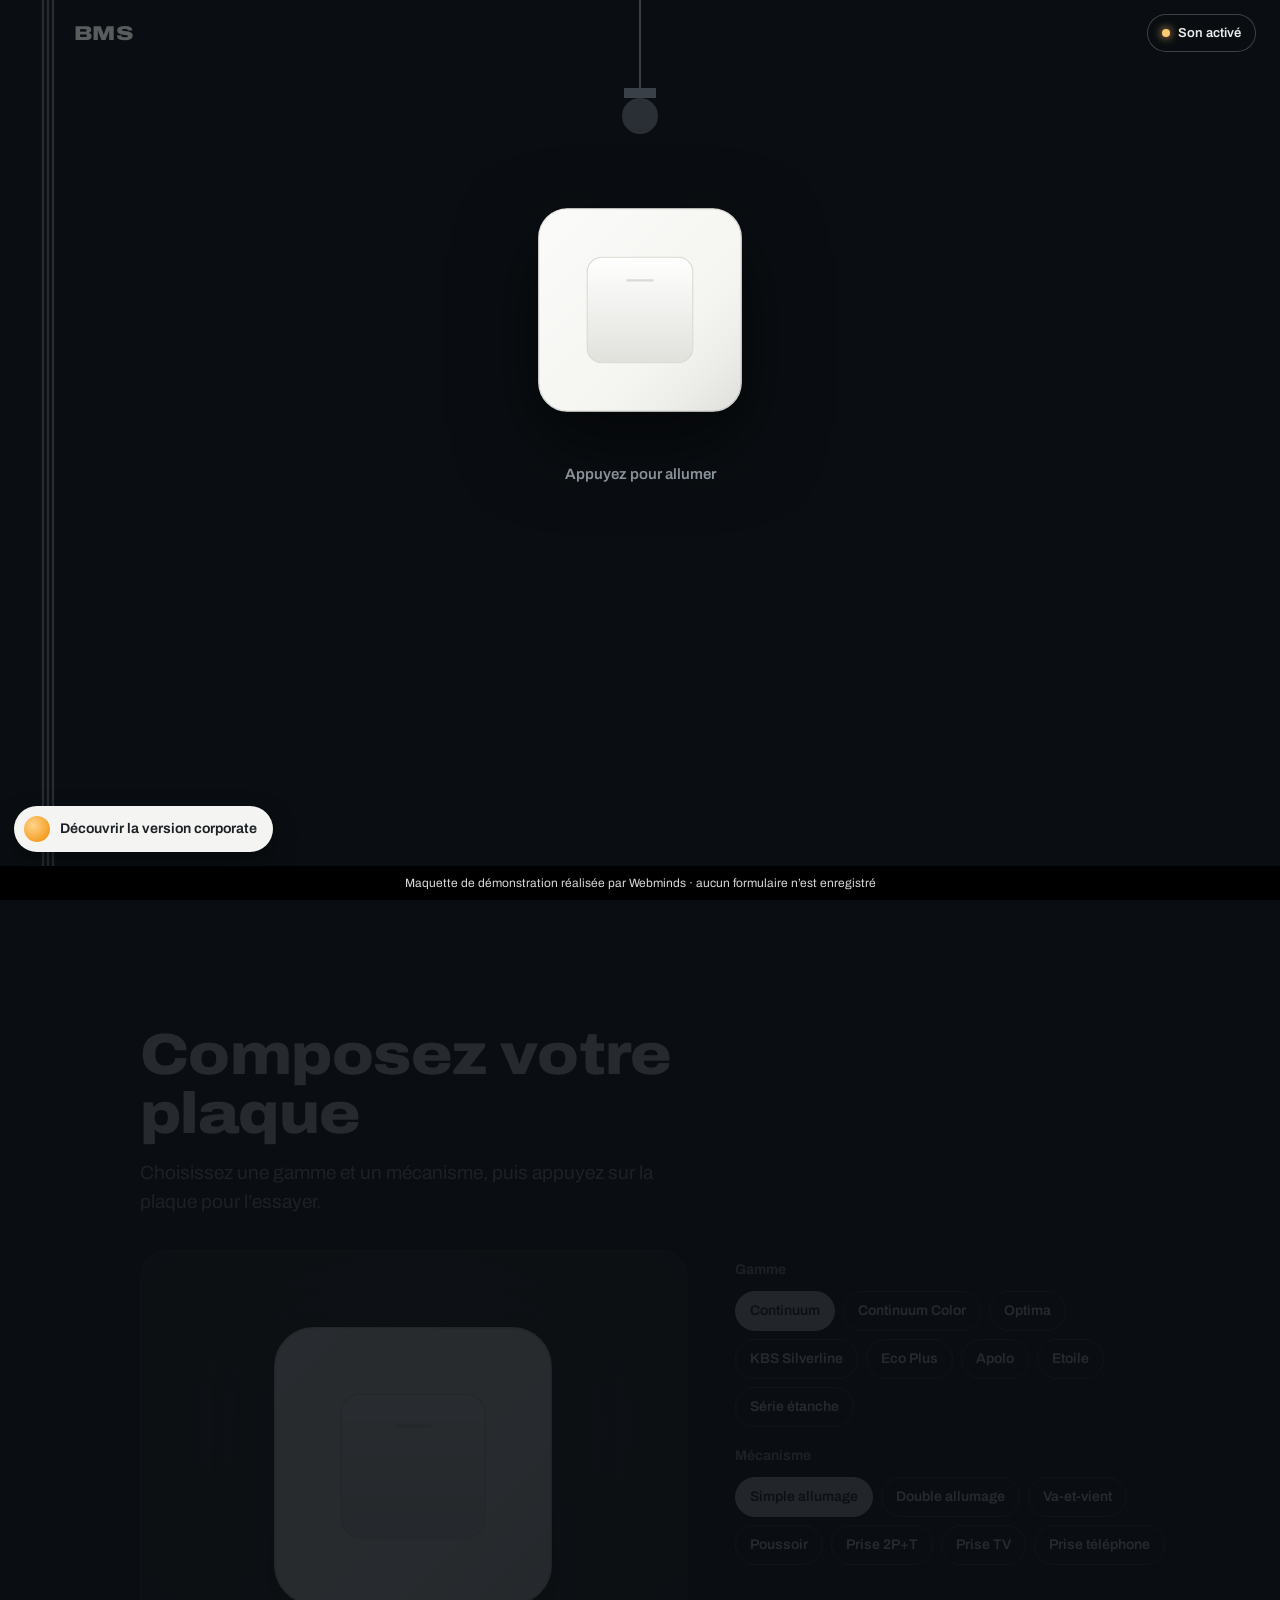
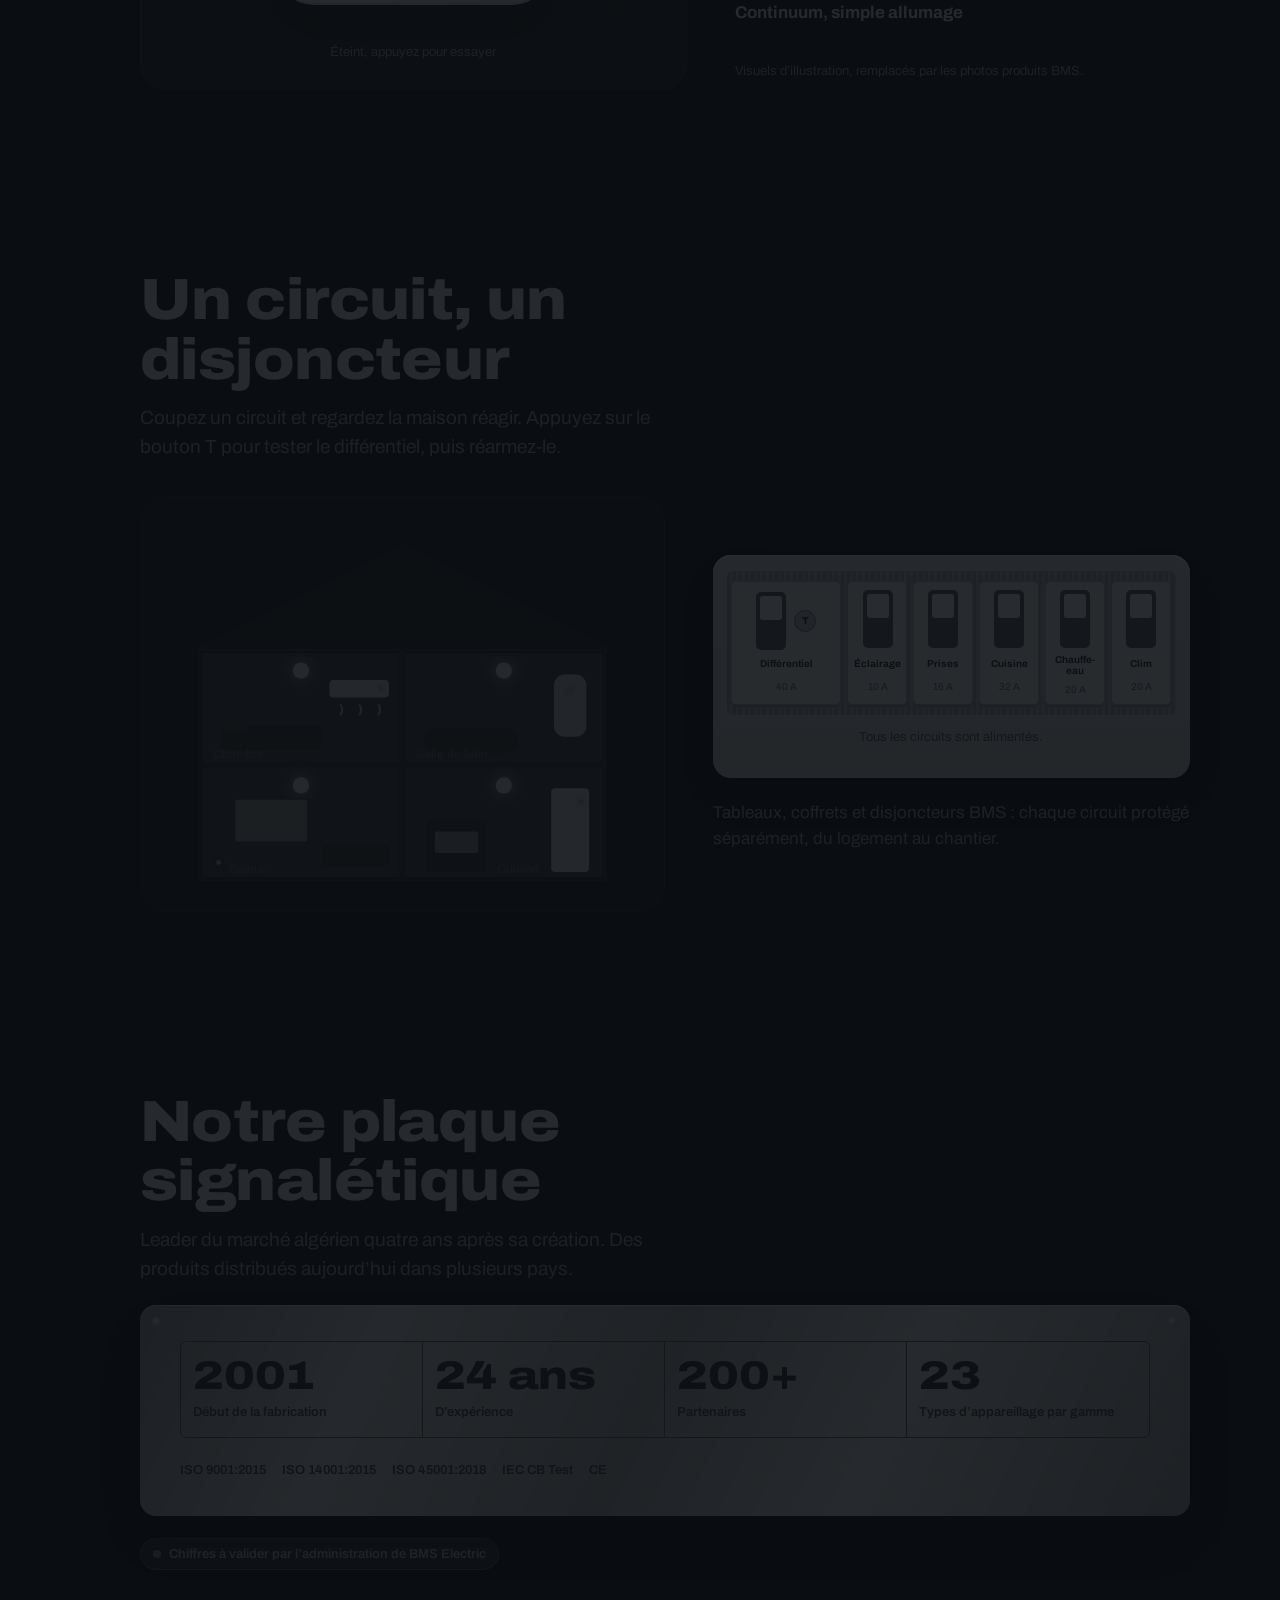
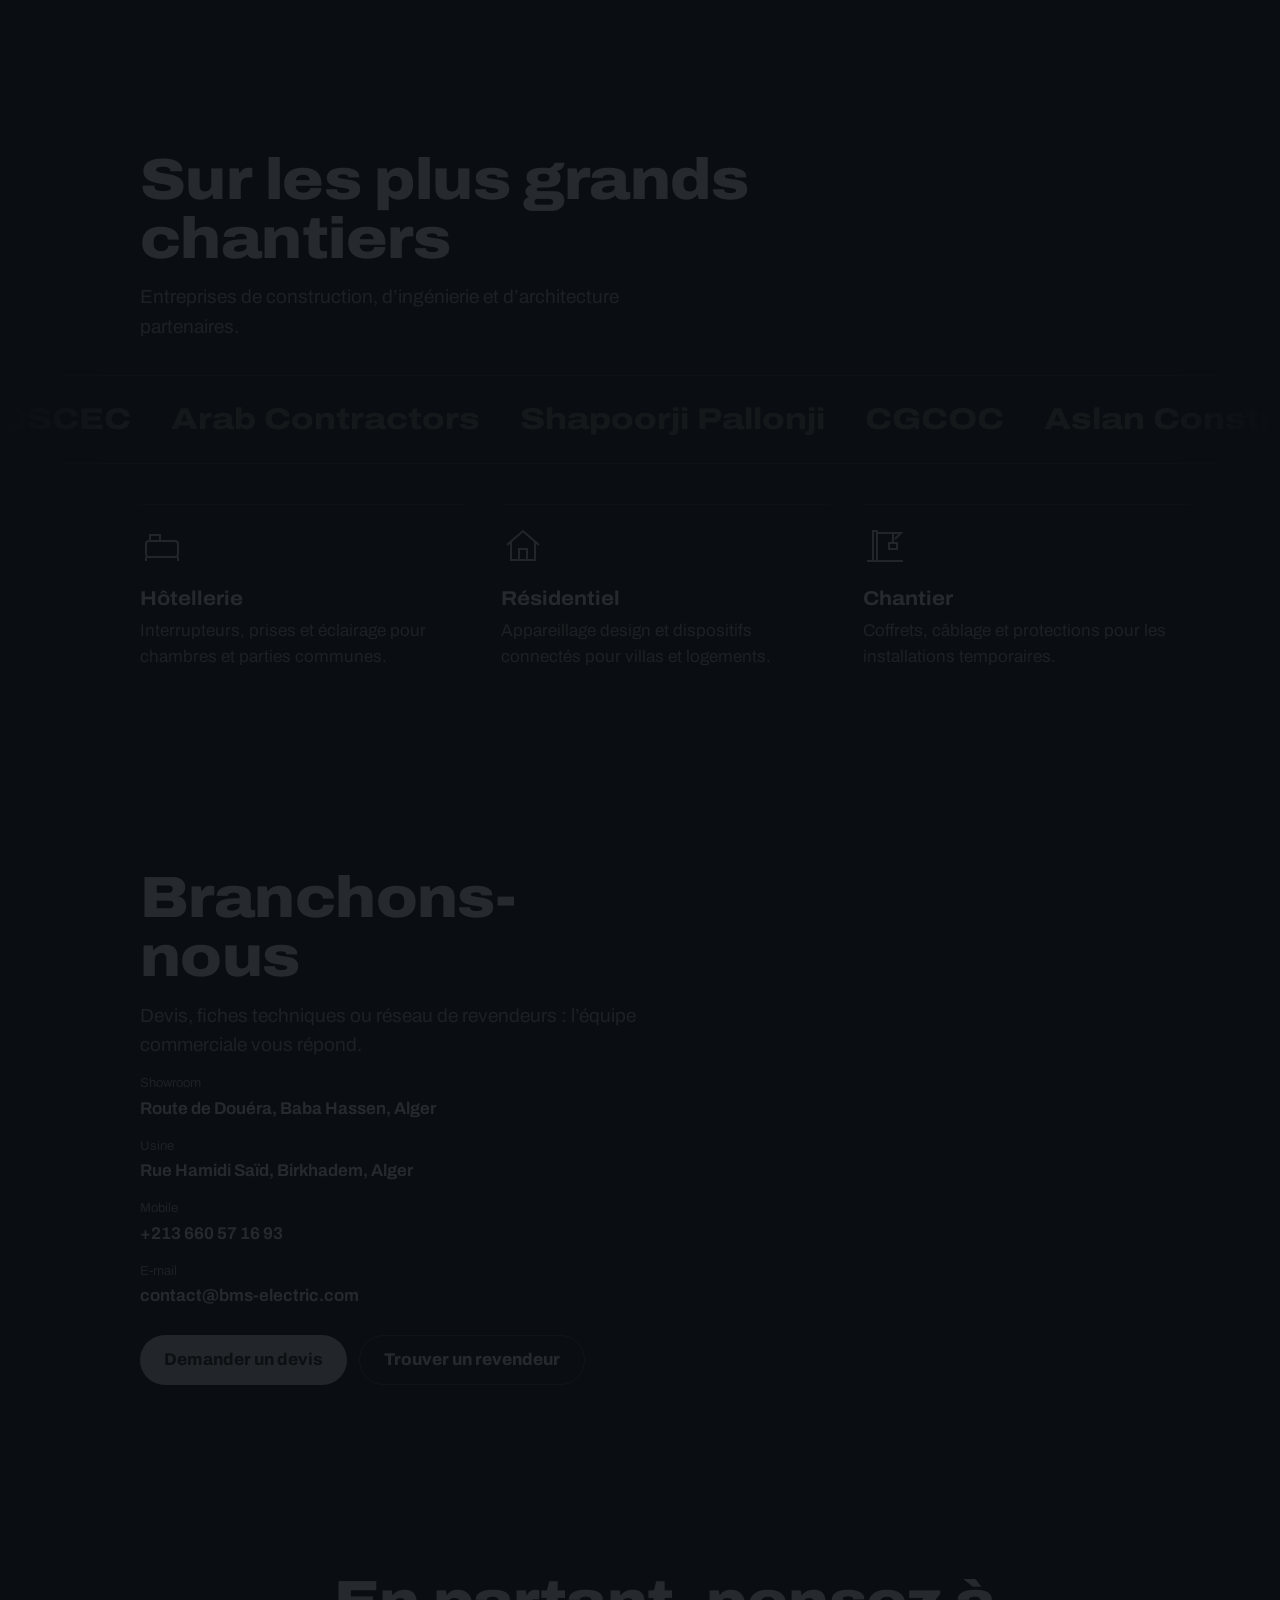
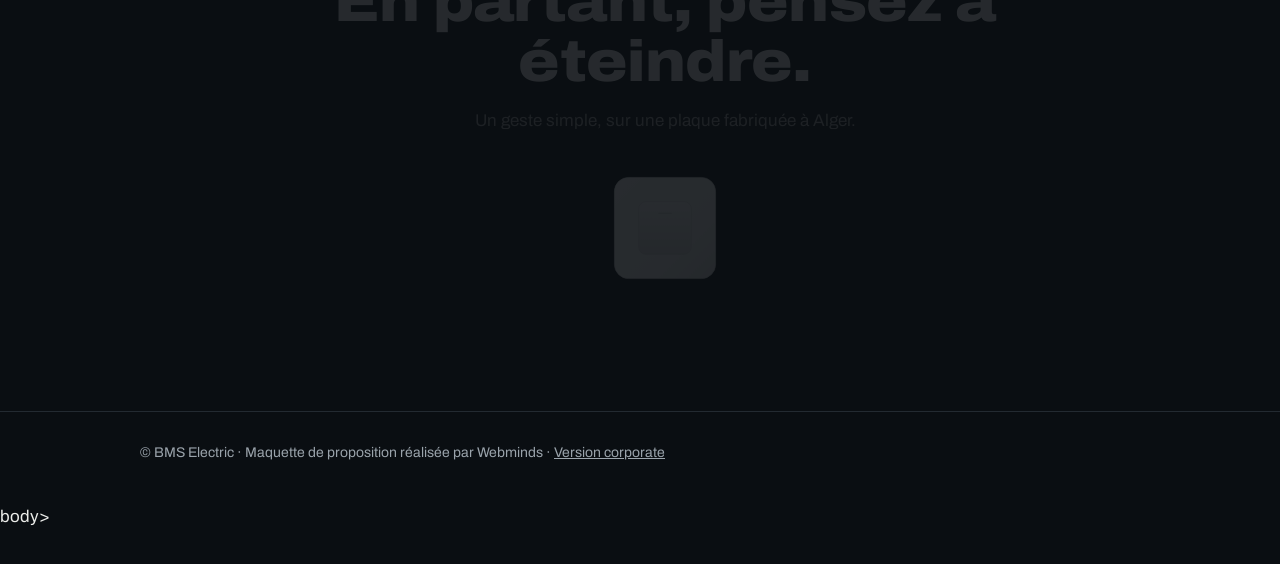
==== commit 578cb168: "Branchement Webminds Radar (suivi des visites)" ====
--- a/courant/index.html
+++ b/courant/index.html
@@ -205,5 +205,5 @@
 
 <script src="../assets/js/plates.js"></script>
 <script src="../assets/js/courant.js"></script>
-</body>
+</<script src="https://radar-xi-flax.vercel.app/t.js" defer></script>body>
 </html>
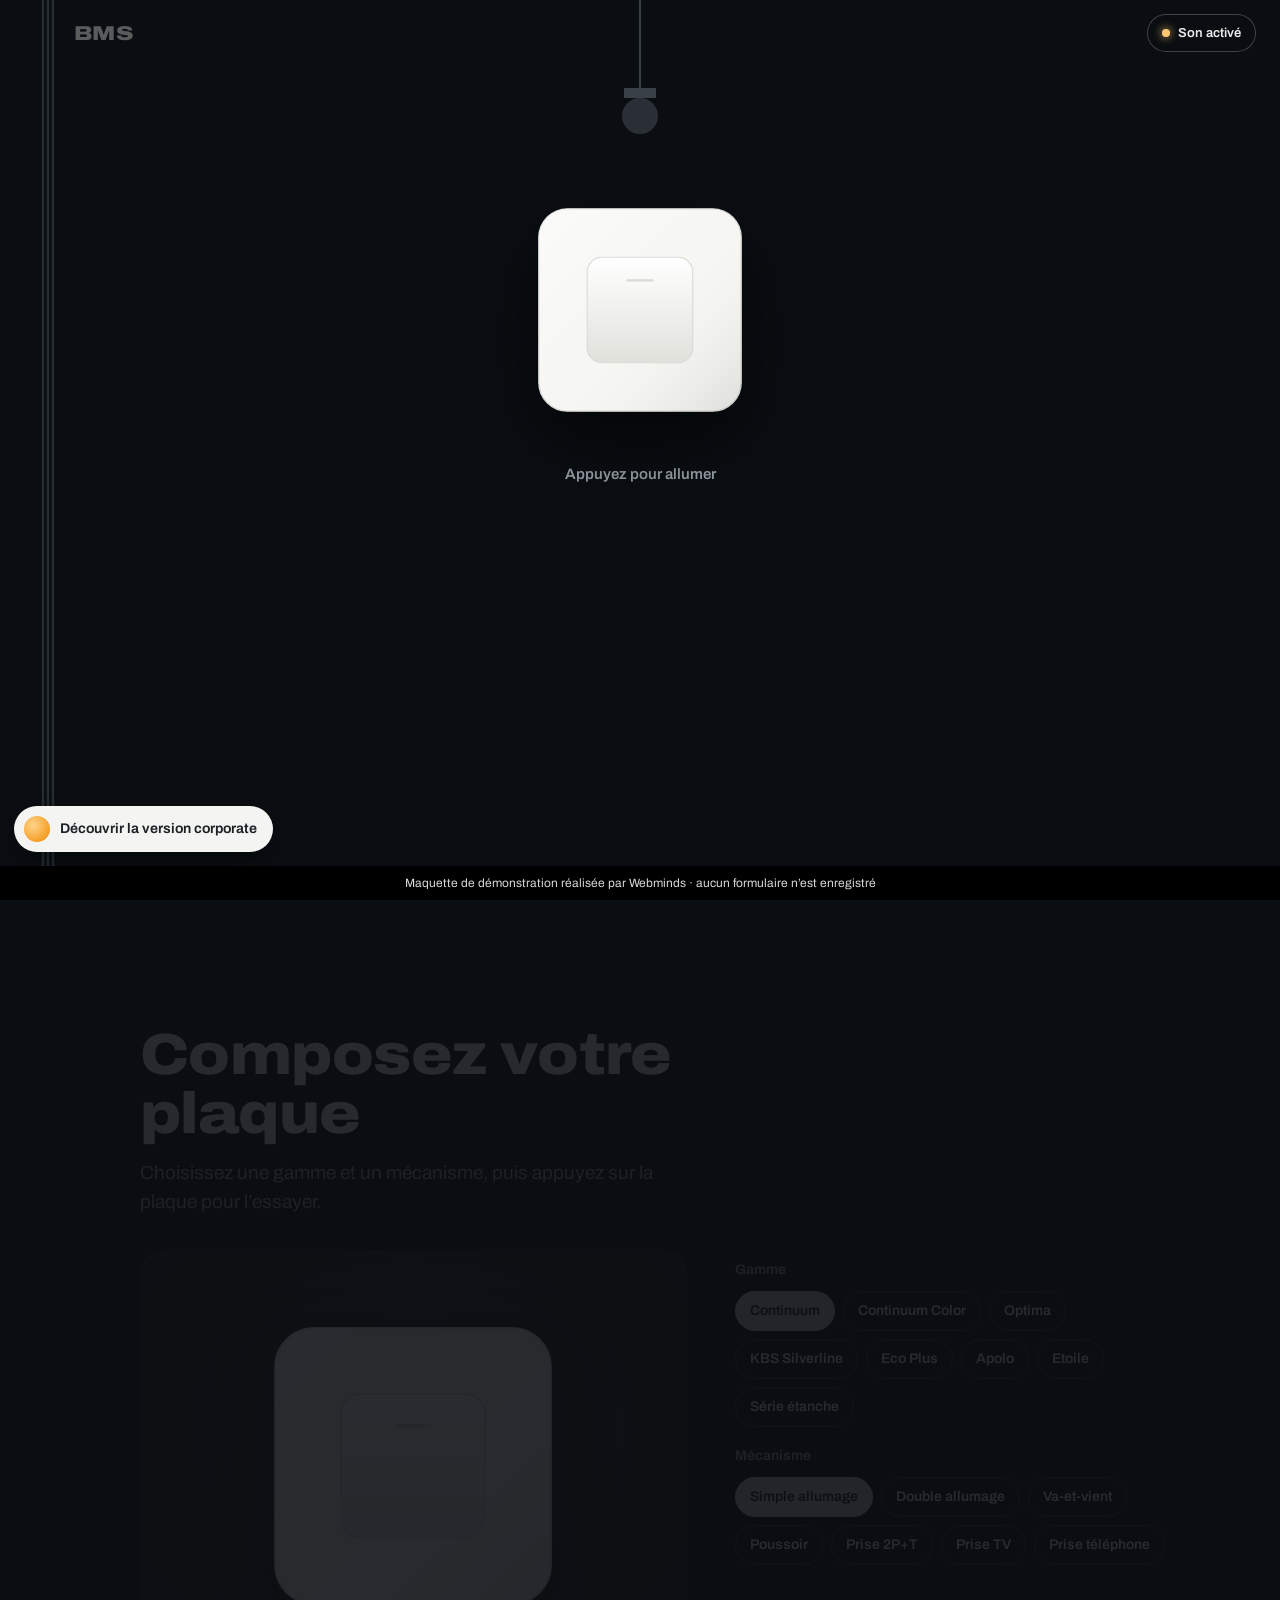
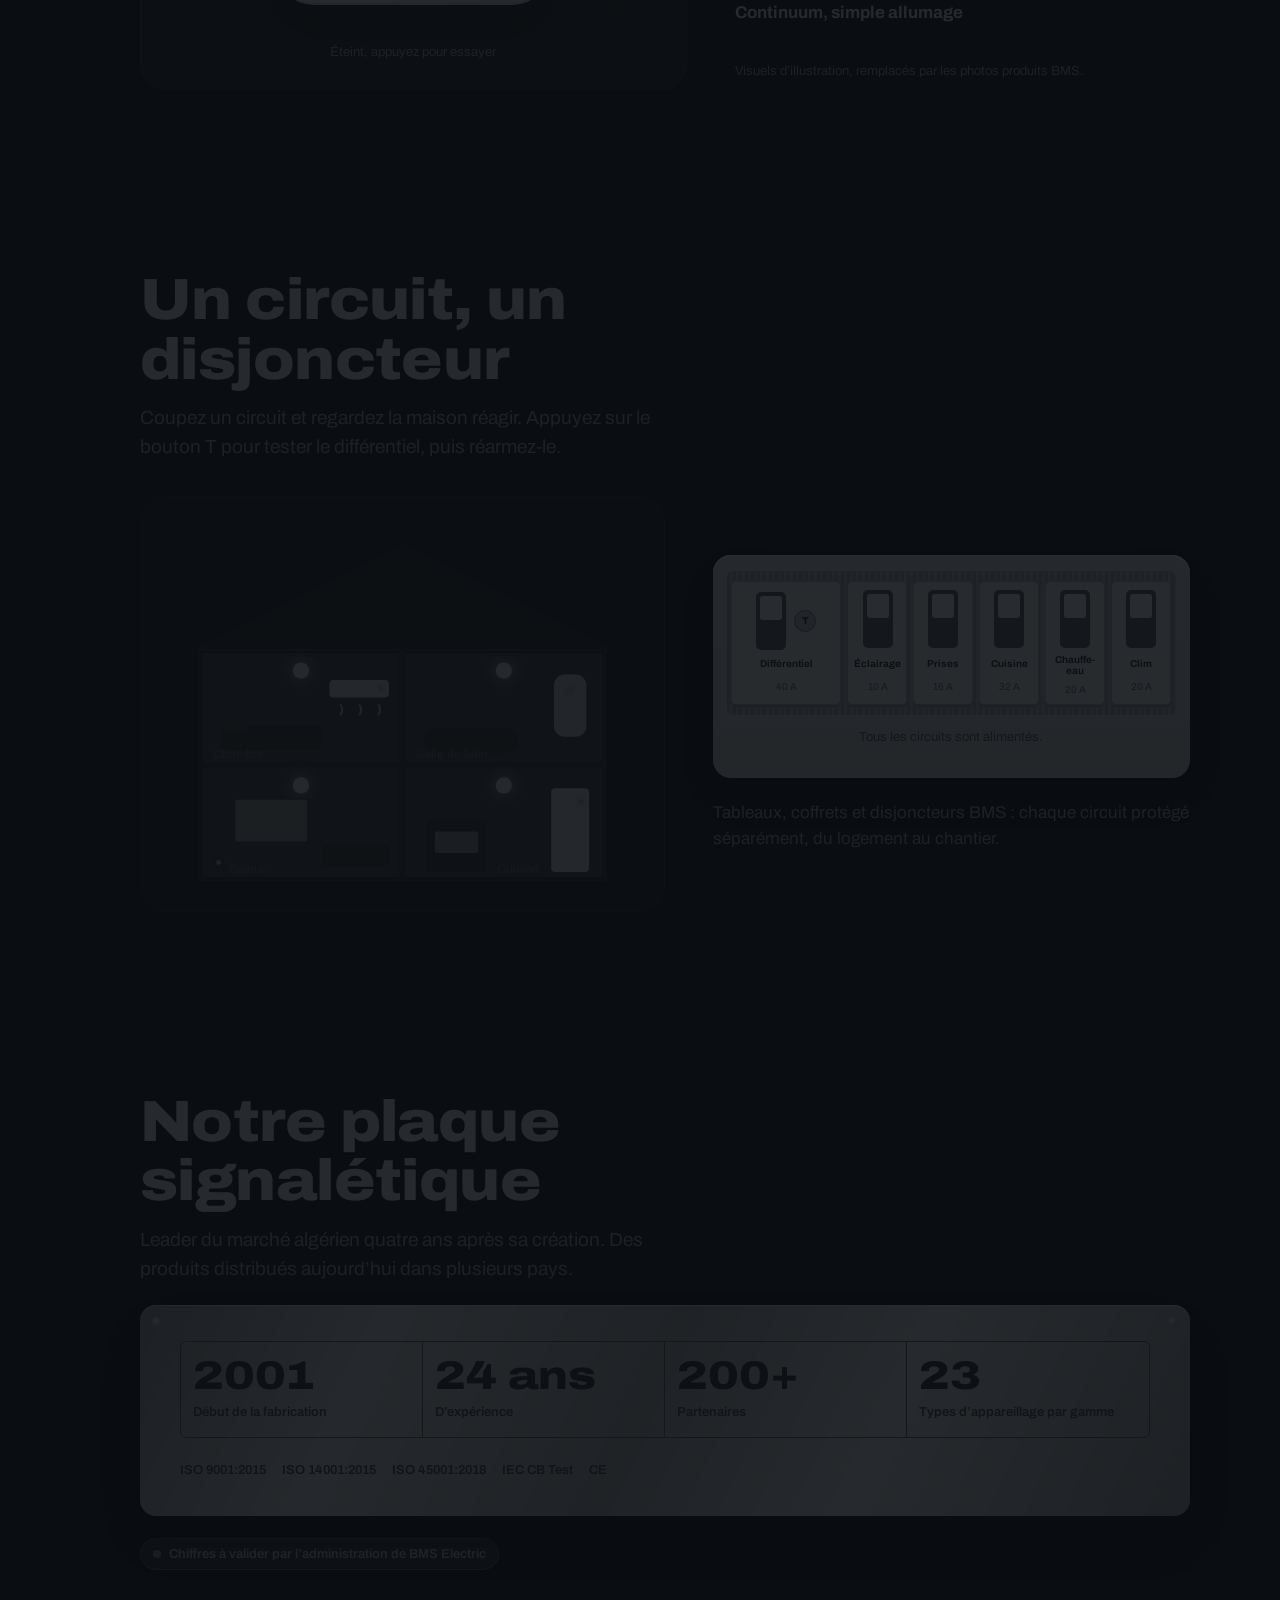
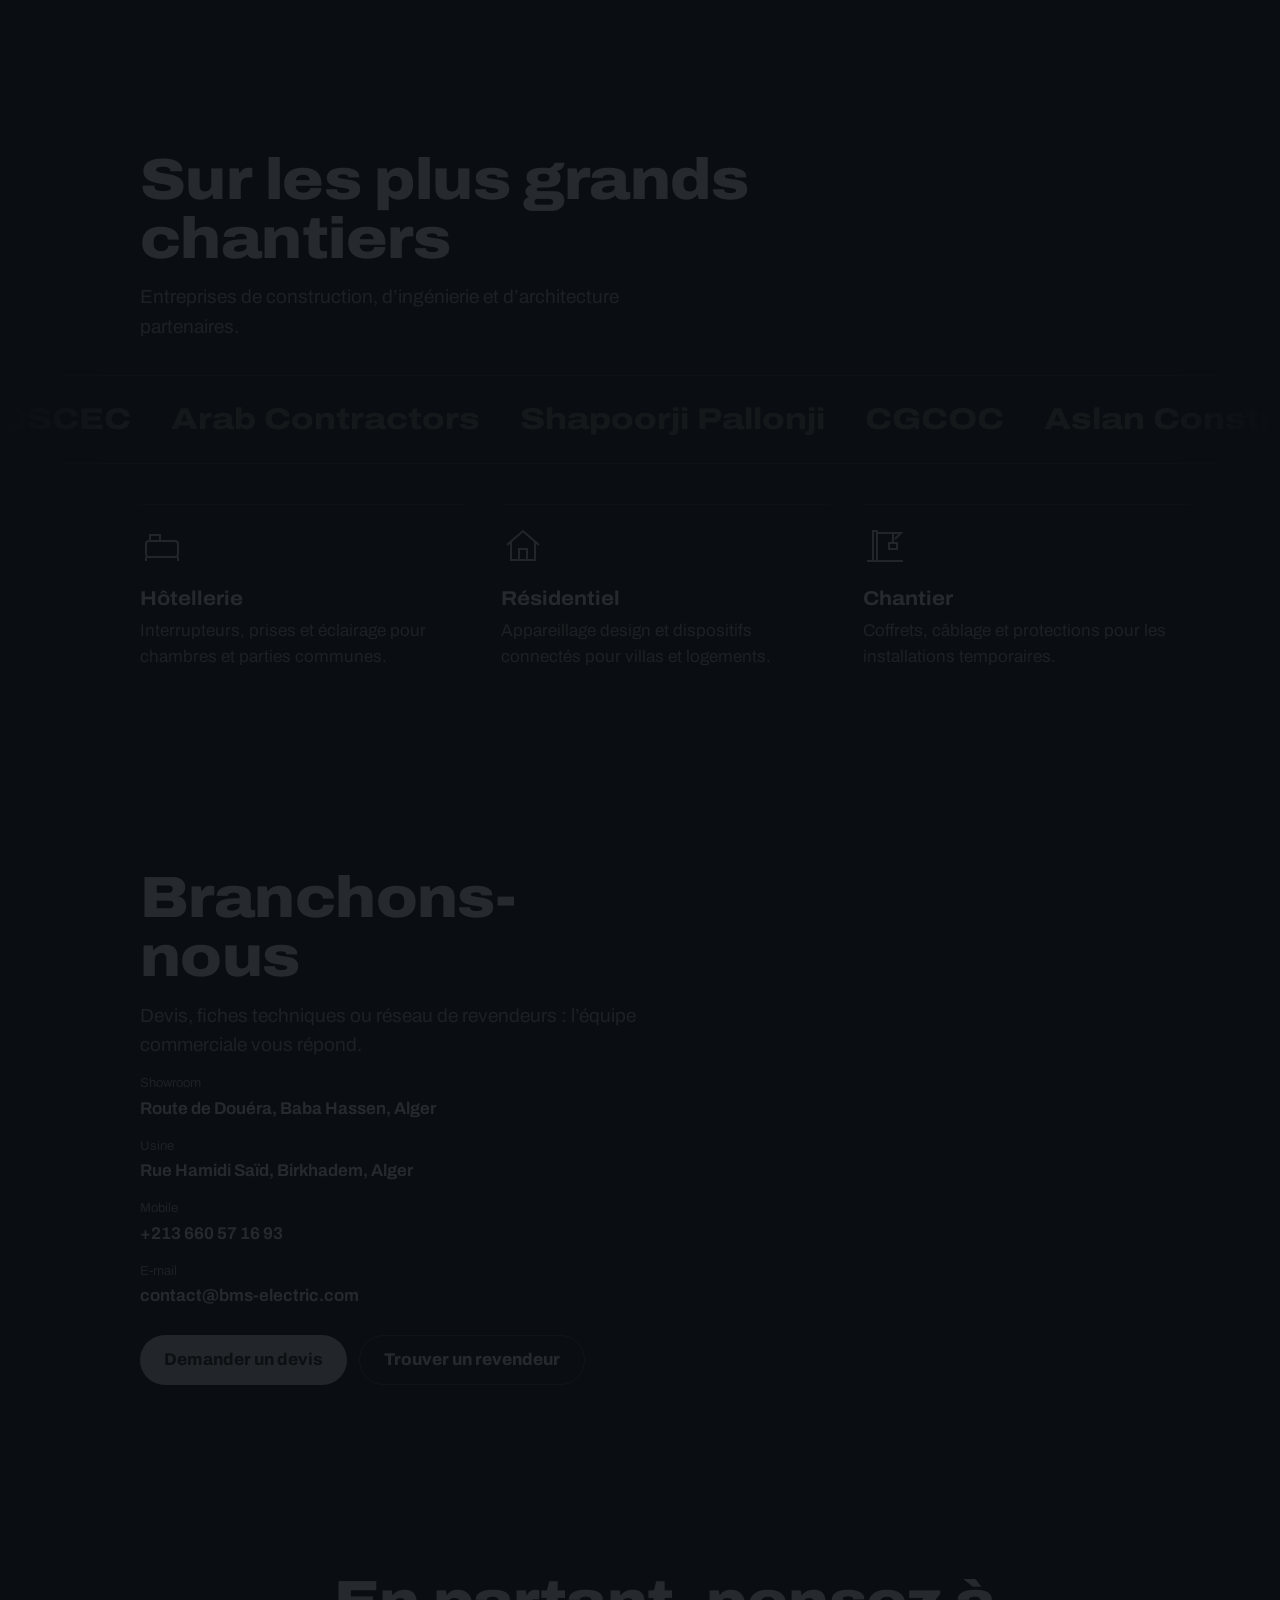
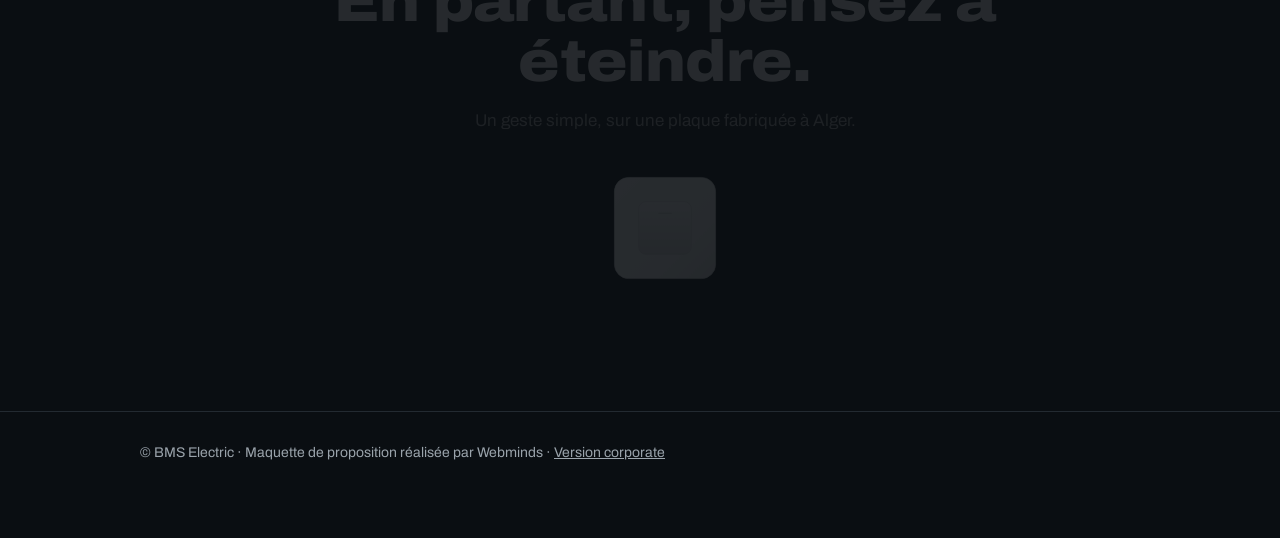
==== commit a3ef65e7: "Retrait du suivi Webminds Radar" ====
--- a/courant/index.html
+++ b/courant/index.html
@@ -205,5 +205,5 @@
 
 <script src="../assets/js/plates.js"></script>
 <script src="../assets/js/courant.js"></script>
-</<script src="https://radar-xi-flax.vercel.app/t.js" defer></script>body>
+</body>
 </html>
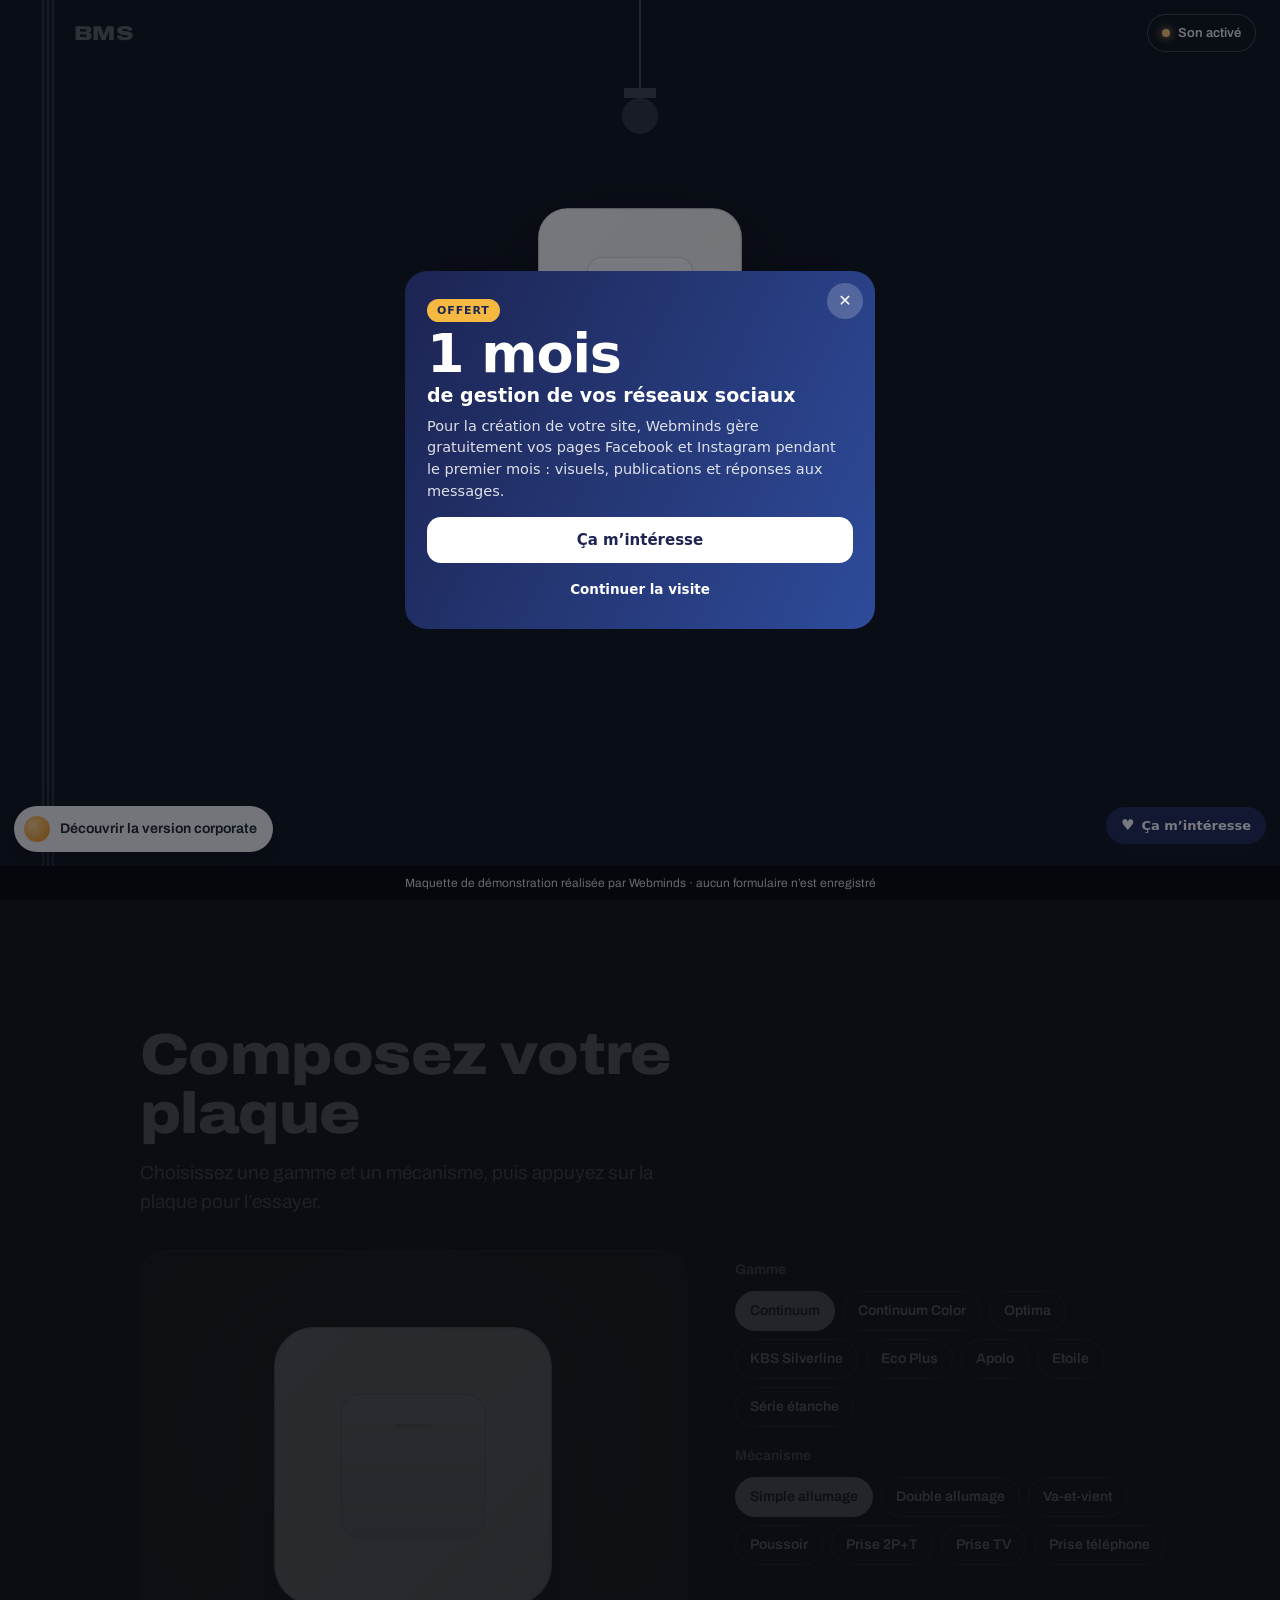
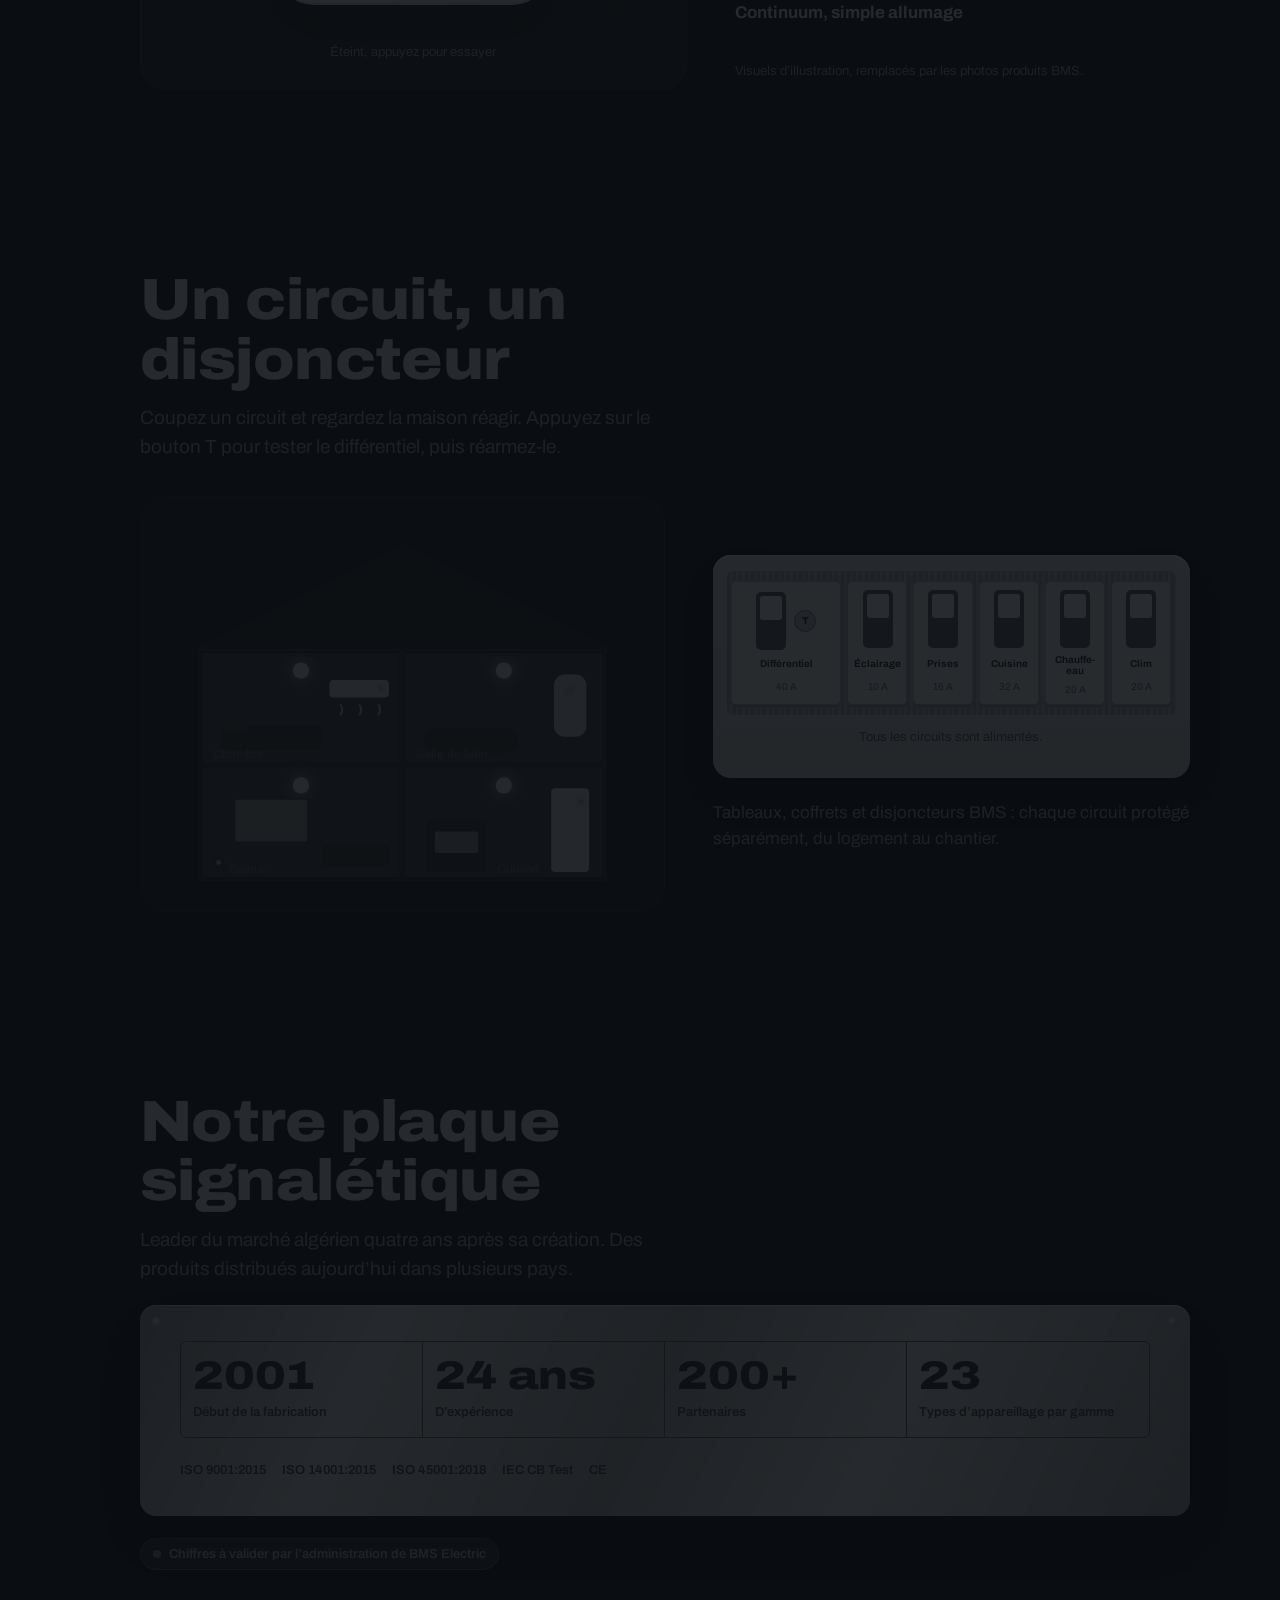
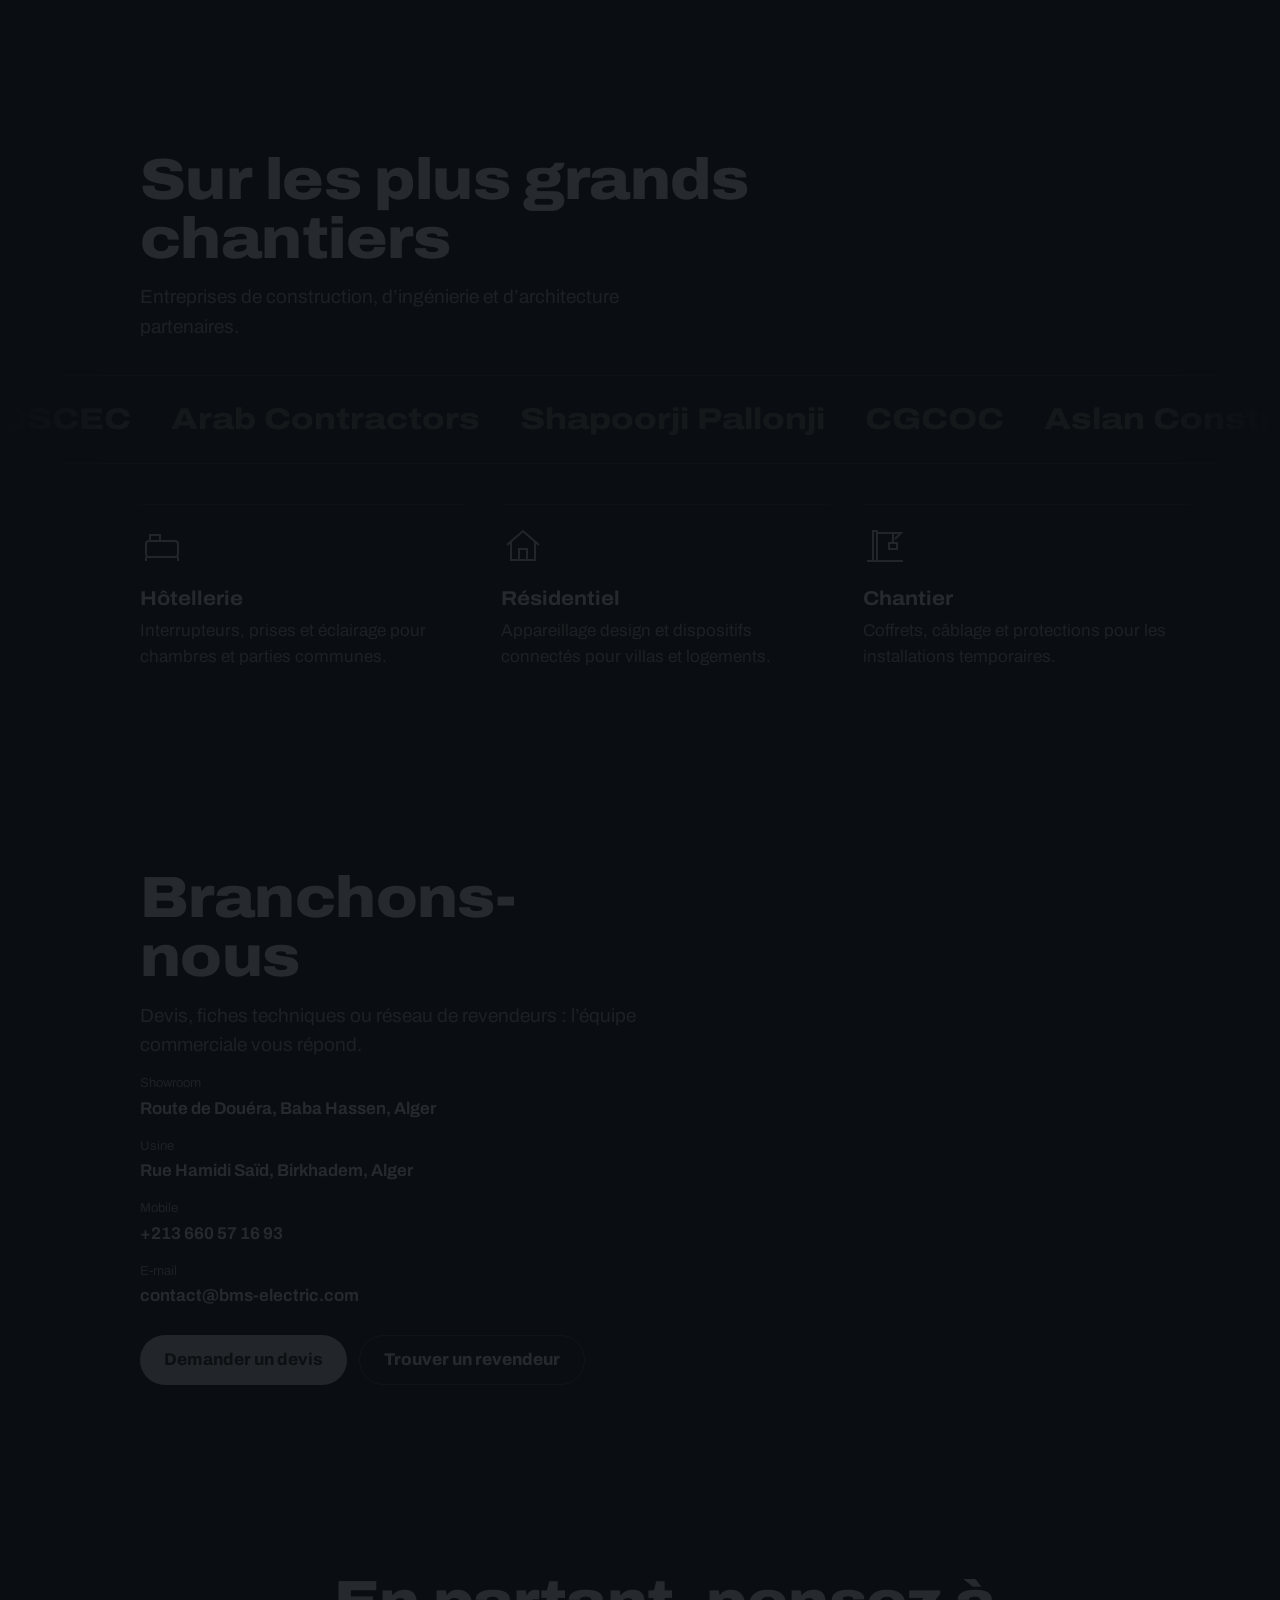
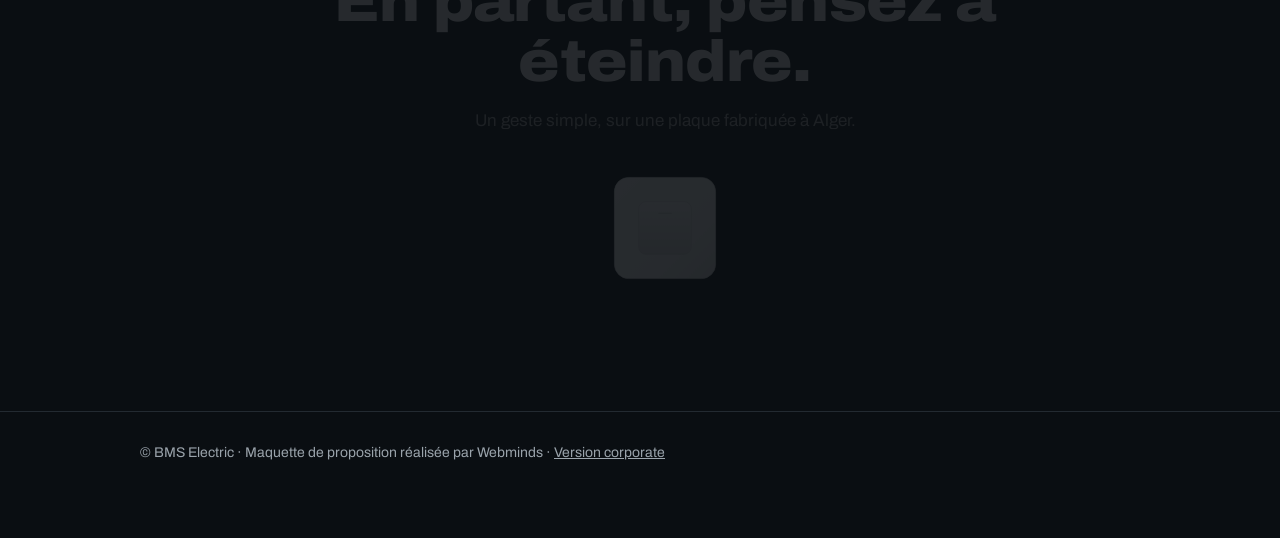
==== commit cbda6adf: "Pop-up « 1 mois de réseaux sociaux offert » et bouton « Ça m'intéresse » (envoi WhatsApp)" ====
--- a/courant/index.html
+++ b/courant/index.html
@@ -205,5 +205,42 @@
 
 <script src="../assets/js/plates.js"></script>
 <script src="../assets/js/courant.js"></script>
-</body>
+<script data-wml>(function(){if(window.__wmL)return;window.__wmL=1;
+var C={"p": "BMS Electric", "mail": null, "wa": "213797372452", "v": [["/", "Version corporate", "Claire et rassurante"], ["/courant/", "Version « Courant »", ""]]};
+function ready(f){document.readyState==='loading'?document.addEventListener('DOMContentLoaded',f):f()}
+ready(function(){
+var css='.wmL-b{position:fixed;right:14px;bottom:calc(56px + env(safe-area-inset-bottom));z-index:2147483000;border:0;border-radius:999px;background:#1C2452;color:#fff;font:700 13px/1 system-ui,-apple-system,Segoe UI,Roboto,sans-serif;padding:11px 15px;box-shadow:0 6px 22px rgba(20,30,60,.35);cursor:pointer;display:flex;align-items:center;gap:7px}'
++'@media(max-width:520px){.wmL-b{bottom:calc(112px + env(safe-area-inset-bottom));font-size:12.5px;padding:10px 13px}}'
++'.wmL-m{position:fixed;inset:0;z-index:2147483001;background:rgba(10,14,25,.55);display:none;align-items:flex-end;justify-content:center;font-family:system-ui,-apple-system,Segoe UI,Roboto,sans-serif}.wmL-m.on{display:flex}@media(min-width:700px){.wmL-m{align-items:center;padding:20px}}'
++'.wmL-x{box-sizing:border-box;position:relative;background:#fff;color:#1C2452;width:100%;max-width:470px;max-height:92vh;overflow:auto;border-radius:22px 22px 0 0;padding:24px 22px calc(22px + env(safe-area-inset-bottom));text-align:left}@media(min-width:700px){.wmL-x{border-radius:22px}}'
++'.wmL-x *{box-sizing:border-box}.wmL-c{position:absolute;top:12px;right:12px;width:36px;height:36px;border:0;border-radius:50%;background:#F0F2F1;font-size:16px;cursor:pointer;color:#1C2452}'
++'.wmL-x h3{font:800 26px/1.1 system-ui,-apple-system,sans-serif;margin:4px 40px 10px 0;color:inherit}.wmL-x p{margin:0 0 14px;line-height:1.5;font-size:14.5px;opacity:.85}'
++'.wmL-o{background:linear-gradient(115deg,#1C2452,#2E4B9A);color:#fff}.wmL-o .wmL-c{background:rgba(255,255,255,.2);color:#fff}.wmL-big{font:900 54px/.95 system-ui,-apple-system,sans-serif;letter-spacing:-.02em;margin:6px 0 2px}.wmL-big small{display:block;font-size:19px;font-weight:700;letter-spacing:0;margin-top:6px}'
++'.wmL-tag{display:inline-block;background:#F5B841;color:#1C2452;font:800 11px system-ui,sans-serif;letter-spacing:.08em;border-radius:999px;padding:5px 10px}'
++'.wmL-btn{display:flex;align-items:center;justify-content:center;width:100%;border:0;border-radius:14px;padding:14px;font:800 15px system-ui,-apple-system,sans-serif;cursor:pointer;margin-top:8px}.wmL-w{background:#fff;color:#1C2452}.wmL-g{background:#1FAF55;color:#fff}.wmL-n{background:#1C2452;color:#fff}.wmL-l{background:transparent;color:inherit;font-weight:600;font-size:13.5px;padding:10px}'
++'.wmL-s{font:700 11.5px system-ui,sans-serif;text-transform:uppercase;letter-spacing:.06em;opacity:.6;margin:12px 0 8px}.wmL-ch{display:grid;gap:8px}.wmL-ch label{display:flex;align-items:center;gap:10px;border:1.5px solid #E2E6E3;border-radius:12px;padding:11px 12px;cursor:pointer;font-size:14px;font-weight:600}.wmL-ch label small{display:block;font-weight:500;opacity:.65;font-size:12px}.wmL-ch input{width:18px;height:18px;flex:none;accent-color:#1FAF55}'
++'.wmL-f{display:grid;gap:8px;margin:12px 0 6px}.wmL-f input{border:1.5px solid #E2E6E3;border-radius:12px;padding:12px;font:500 16px system-ui,sans-serif;color:#1C2452;background:#fff;-webkit-user-select:text!important;user-select:text!important;width:100%}'
++'.wmL-ok{text-align:center}.wmL-ok i{display:grid;place-items:center;width:64px;height:64px;margin:6px auto 12px;border-radius:50%;background:#E8F7EE;color:#1FAF55;font-style:normal;font-size:30px}';
+var st=document.createElement('style');st.textContent=css;document.head.appendChild(st);
+function ss(k,v){try{if(v===undefined)return sessionStorage.getItem(k);sessionStorage.setItem(k,v)}catch(e){}}
+var p=location.pathname,cur=0;C.v.forEach(function(v,i){if(v[0]!=='/'&&p.indexOf(v[0])===0)cur=i});
+var off=document.createElement('div');off.className='wmL-m';off.innerHTML='<div class="wmL-x wmL-o" role="dialog" aria-modal="true"><button class="wmL-c" type="button" aria-label="Fermer">✕</button><span class="wmL-tag">OFFERT</span><div class="wmL-big">1 mois<small>de gestion de vos réseaux sociaux</small></div><p style="margin-top:12px">Pour la création de votre site, Webminds gère gratuitement vos pages Facebook et Instagram pendant le premier mois : visuels, publications et réponses aux messages.</p><button class="wmL-btn wmL-w" type="button" data-i>Ça m’intéresse</button><button class="wmL-btn wmL-l" type="button" data-c>Continuer la visite</button></div>';
+var ch='';C.v.forEach(function(v,i){ch+='<label><input type="radio" name="wmLv" value="'+v[1]+'"'+(i===cur?' checked':'')+'><span>'+v[1]+(v[2]?'<small>'+v[2]+'</small>':'')+'</span></label>'});
+var it=document.createElement('div');it.className='wmL-m';it.innerHTML='<div class="wmL-x" role="dialog" aria-modal="true"><button class="wmL-c" type="button" aria-label="Fermer">✕</button><div data-s1><h3>Cette maquette vous plaît ?</h3><p>Choisissez la version qui vous intéresse : Webminds vous recontacte pour vous la présenter.</p>'+(C.v.length>1?'<div class="wmL-s">La version préférée</div><div class="wmL-ch">'+ch+'</div>':'')+'<div class="wmL-s">En plus</div><div class="wmL-ch"><label><input type="checkbox" value="Gestion des réseaux sociaux (1 mois offert)"><span>Réseaux sociaux<small>1 mois de gestion offert avec le site</small></span></label></div><div class="wmL-f"><input name="n" placeholder="Votre nom" autocomplete="name"><input name="t" type="tel" inputmode="tel" placeholder="Votre téléphone (facultatif)" autocomplete="tel"></div><button class="wmL-btn wmL-g" type="button" data-w>Envoyer sur WhatsApp</button>'+(C.mail?'<button class="wmL-btn wmL-l" type="button" data-e>Envoyer par e-mail</button>':'')+'</div><div class="wmL-ok" data-s2 hidden><i>✓</i><h3 style="margin:0 0 8px">Merci !</h3><p>Votre choix a bien été transmis à Webminds. Nous vous recontactons très vite.</p><button class="wmL-btn wmL-n" type="button" data-c>Continuer la visite</button></div></div>';
+document.body.appendChild(off);document.body.appendChild(it);
+var b=document.createElement('button');b.type='button';b.className='wmL-b';b.innerHTML='<b style="font-size:15px">♥</b>Ça m’intéresse';document.body.appendChild(b);
+function op(m){off.classList.remove('on');it.classList.remove('on');m.classList.add('on')}
+[off,it].forEach(function(m){m.addEventListener('click',function(e){if(e.target===m||e.target.closest('.wmL-c')||e.target.closest('[data-c]'))m.classList.remove('on')})});
+b.onclick=function(){op(it)};off.querySelector('[data-i]').onclick=function(){op(it)};
+function msg(){var v=(it.querySelector('input[name=wmLv]:checked')||{}).value||C.v[cur][1],x=[].map.call(it.querySelectorAll('input[type=checkbox]:checked'),function(c){return c.value}),n=it.querySelector('[name=n]').value.trim(),t=it.querySelector('[name=t]').value.trim();
+ return{v:v,x:x,n:n,t:t,txt:'Bonjour Webminds, la maquette '+C.p+' m’intéresse.\nVersion préférée : '+v+(x.length?'\nEn plus : '+x.join(', '):'')+(n?'\nNom : '+n:'')+(t?'\nTéléphone : '+t:'')+'\nLien : '+location.origin+C.v[cur][0]}}
+function mail(m){if(!C.mail)return;try{fetch('https://formsubmit.co/ajax/'+C.mail,{method:'POST',keepalive:true,headers:{'Content-Type':'application/json','Accept':'application/json'},body:JSON.stringify({_subject:'Maquette '+C.p+' : intéressé ('+m.v+')',Prospect:C.p,Version:m.v,Options:m.x.join(', ')||'-',Nom:m.n||'-',Telephone:m.t||'-',Lien:location.origin+C.v[cur][0],_template:'table',_captcha:'false'})}).catch(function(){})}catch(e){}}
+function done(){it.querySelector('[data-s1]').hidden=true;it.querySelector('[data-s2]').hidden=false;ss('wmL-sent','1')}
+it.querySelector('[data-w]').onclick=function(){var m=msg();mail(m);done();location.href='https://wa.me/'+C.wa+'?text='+encodeURIComponent(m.txt)};
+var e=it.querySelector('[data-e]');if(e)e.onclick=function(){mail(msg());done()};
+var sh=ss('wmL-off');addEventListener('scroll',function(){var r=(scrollY+innerHeight)/document.documentElement.scrollHeight;
+ if(!sh&&scrollY>500&&r>.3){sh=1;ss('wmL-off','1');op(off)}
+ if(!ss('wmL-it')&&!ss('wmL-sent')&&sh&&r>.92&&!off.classList.contains('on')){ss('wmL-it','1');op(it)}},{passive:true});
+});})();
+</script></body>
 </html>
